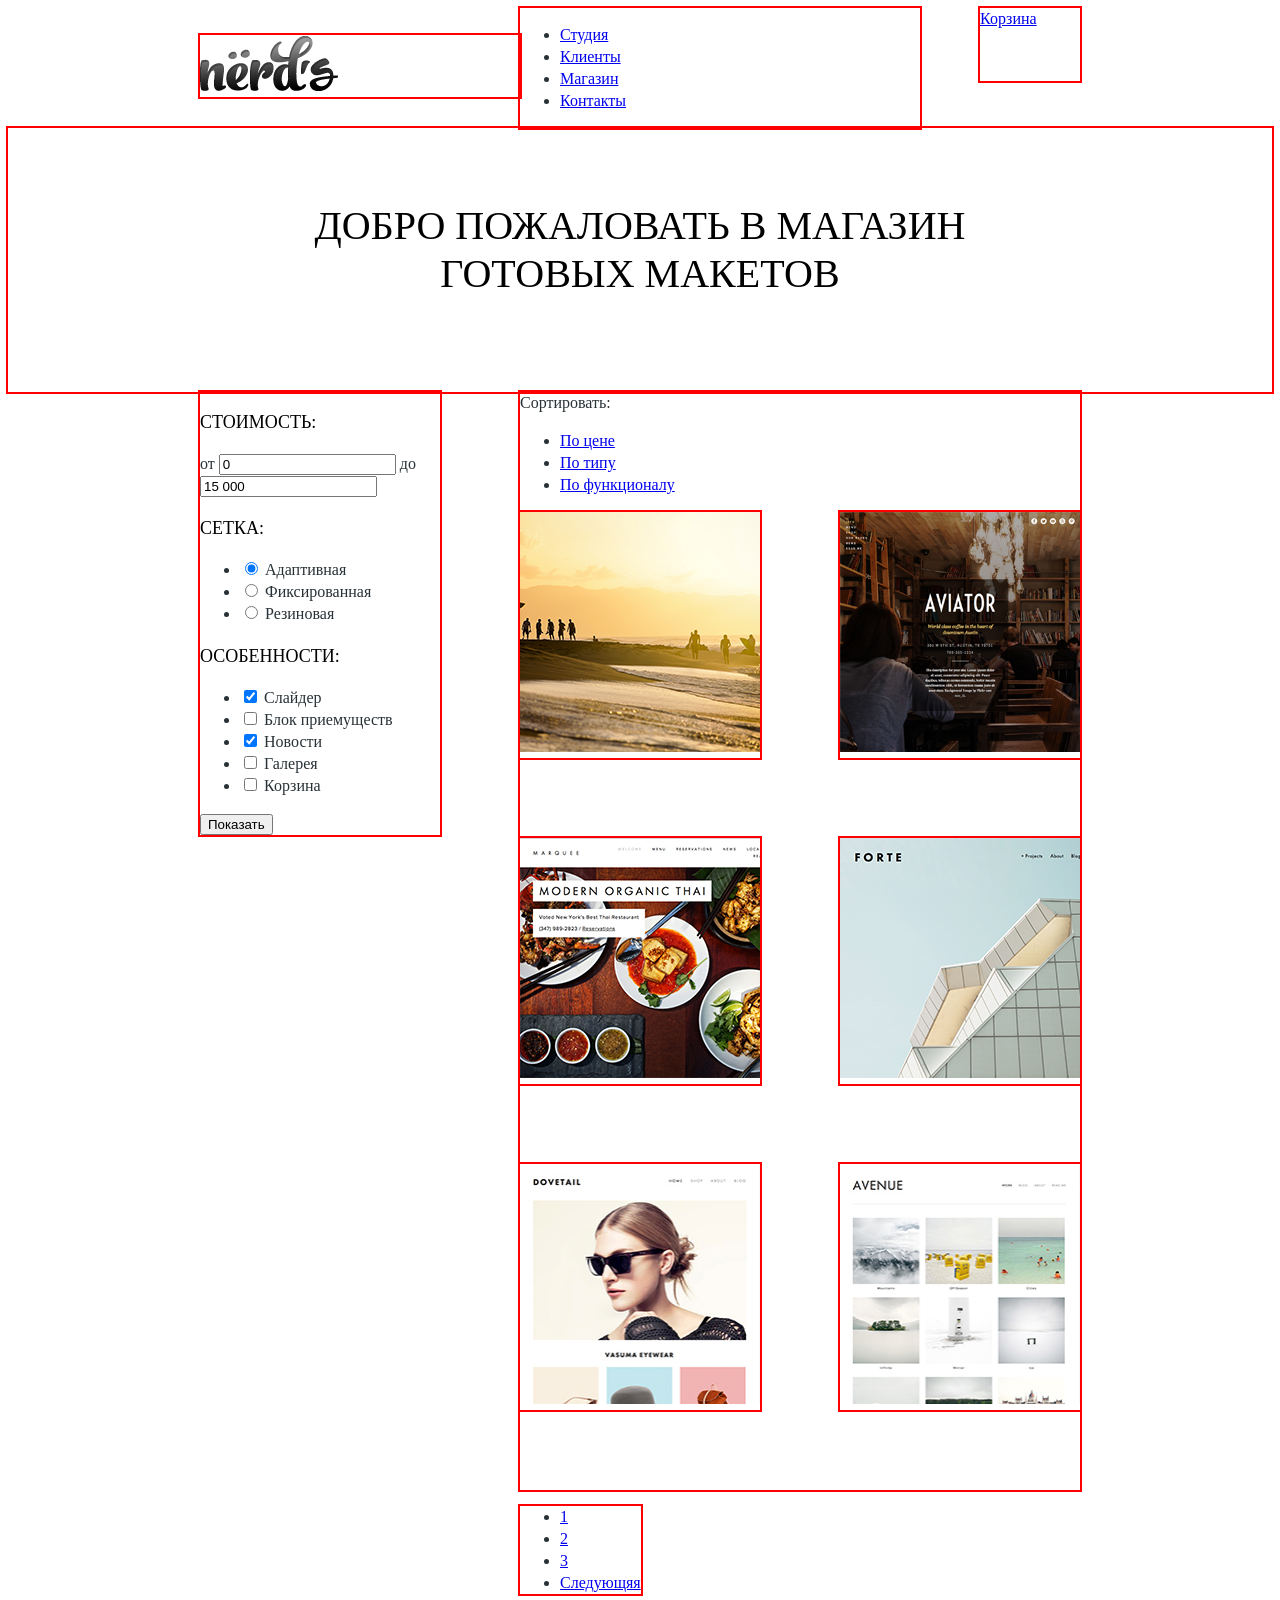
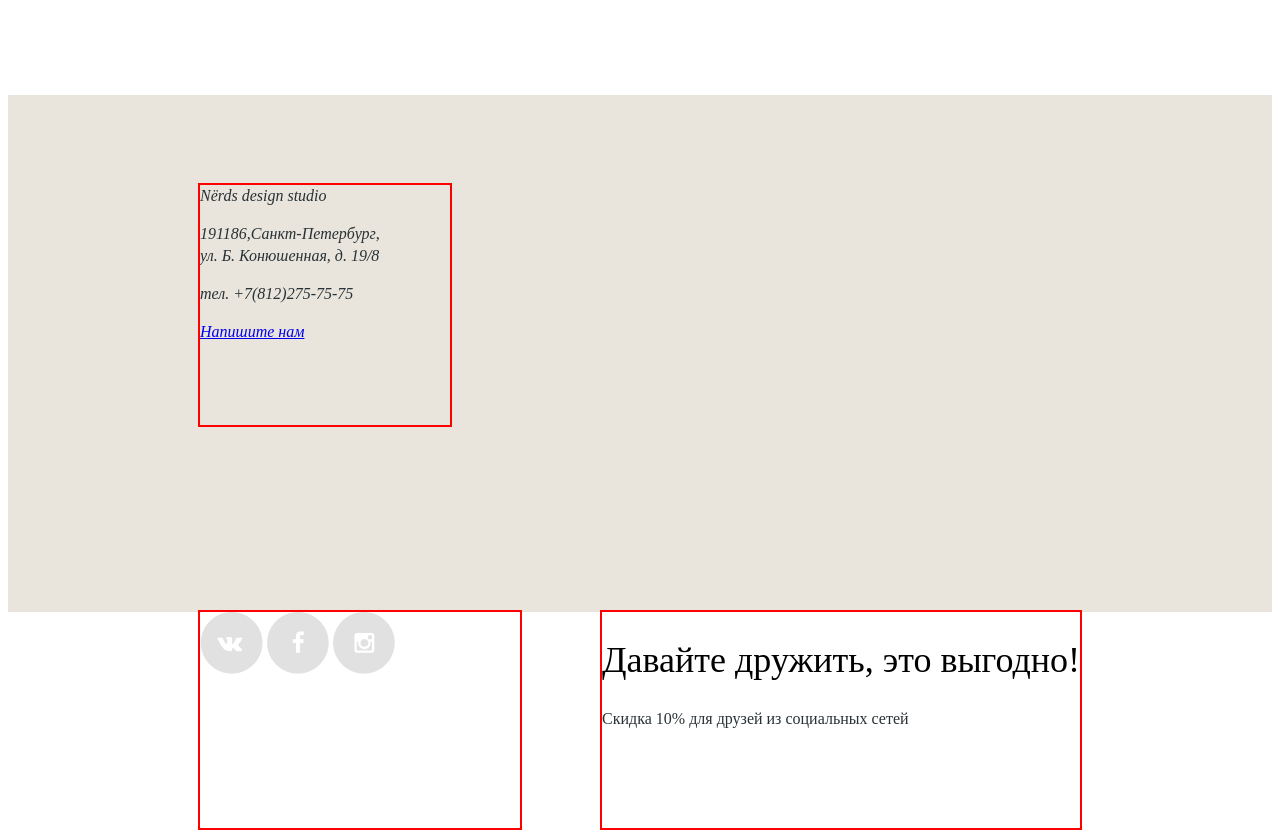
==== inner.html @ 4a1dabca "add Nerds" ====
<!DOCTYPE html>
<html>
<head>
	<meta charset="utf-8">
	<link rel="stylesheet" type="text/css" href="css/style.css">
	<title></title>
</head>
<body>
	<header class="main-header">
		<div class="container clearfix">		
			<div class="logo">
				<img src="img/logo.png" width="139" height="56" alt="logo">
			</div>
			<nav>
				<ul>
					<li>
						<a href=#>Студия</a>
					</li>
					<li>
						<a href=#>Клиенты</a>
					</li>
					<li>
						<a href=#>Магазин</a>
					</li>
					<li>
						<a href=#>Контакты</a>
					</li>
				</ul>
			</nav>
			<div class="user-block">
				<a class="basket" href=#>Корзина</a>
			</div>
		</div>
	</header>
	<div>
		<h1 class="shop-title">Добро пожаловать в магазин<br>готовых макетов</h1>
	</div>
	<div class="container clearfix">
		<section class="catalog-column-left">
			<form action="echo/" method="post">
				<h2>Стоимость:</h2>
				<div class="range-controls">
				</div>
				<div class="price-controls">
                	<p>от <input class="min-price" type="text" value="0">
                	до <input class="max-price" type="text" value="15 000"></p>
            	</div>
				<h2>Сетка:</h2>
				<ul>
					<li>
						<input type="radio" name="net" id="adaptive" checked>
						<label for="adaptive">Адаптивная</label>
					</li>		
					<li>
						<input type="radio" name="net" id="fixed">
						<label for="fixed">Фиксированная</label>
					</li>
					<li>
						<input type="radio" name="net" id="rubber">
						<label for="rubber">Резиновая</label>
					</li>
				</ul>	
				<h2>Особенности:</h2>
				<ul>
					<li>
						<input type="checkbox" name="features" id="slider" checked>
						<label for="slider">Слайдер</label>
					</li>
					<li>
						<input type="checkbox" name="features" id="advantage">
						<label for="advantage">Блок приемуществ</label>
					</li>
					<li>
						<input type="checkbox" name="features" id="news" checked>
						<label for="news">Новости</label>
					</li>
					<li>
						<input type="checkbox" name="features" id="gallery">
						<label for="gallery">Галерея</label>
					</li>
					<li>
						<input type="checkbox" name="features" id="basket">
						<label for="basket">Корзина</label>
					</li>
				</ul>
				<input class="btn" type="submit" value="Показать">
			</form>	
		</section>
		<section class="catalog-column-right clearfix">
			<div class="sorted">
				<span>Сортировать:</span>
				<ul>
					<li>	
						<a href=#>По цене</a>
					</li>
					<li>	
						<a href=#>По типу</a>
					</li>
					<li>	
						<a href=#>По функционалу</a>
					</li>
				</ul>
				<div class="query">
					<a class="up" href=#></a>
					<a class="down" href=#></a>
				</div>
			</div>
			<article class="card-product">
				<div class="browser">
				</div>
				<img src="img/gallery-aviator.jpg" width="240" height="240" alt="aviator">
			</article>
			<article class="card-product">
				<div class="browser">
				</div>
				<img src="img/gallery-beach.jpg" width="240" height="240" alt="beach">
			</article>
			<article class="card-product">
				<div class="browser">
				</div>
				<img src="img/gallery-forte.jpg" width="240" height="240" alt="forte">
			</article>	
			<article class="card-product">
				<div class="browser">
				</div>
				<img src="img/gallery-modern.jpg" width="240" height="240" alt="modern">
			</article>
			<article class="card-product">
				<div class="browser">
				</div>
				<img src="img/gallery-avenue.jpg" width="240" height="240" alt="avenue">
			</article>
			<article class="card-product">
				<div class="browser">
				</div>
				<img src="img/gallery-dovetail.jpg" width="240" height="240" alt="dovetail">
			</article>
		</section>
		<ul class="paginator">
			<li>
				<a class="btn active" href=#>1</a>
			</li>
			<li>
				<a class="btn" href=#>2</a>
			</li>
			<li>
				<a class="btn" href=#>3</a>
			</li>
			<li>
				<a class="btn" href=#>Следующяя</a>
			</li>
		</ul>
	</div>
	<section class="map">
		<div class="container">
			<address>
				<p class="title-address">Nёrds design studio</p>
				<p>191186,Санкт-Петербург,<br>
				ул. Б. Конюшенная, д. 19/8</p>
				<p>тел. +7(812)275-75-75</p>
				<a href=# class="btn">Напишите нам</a>
			</address>
			<div class="marker">
			</div>
		</div>
	</section>
	<footer>
		<div class="container clearfix">
			<section class="footer-social">
				<a class="social-btn social-btn-vk" href=#><img src="img/btn-social-vk.png"></a>
				<a class="social-btn social-btn-fb" href=#><img src="img/btn-social-fb.png"></a>
				<a class="social-btn social-btn-inst" href=#><img src="img/btn-social-inst.png"></a>
			</section>
			<section class="discount">
				<h1>Давайте дружить, это выгодно!</h1>
				<p>Скидка 10% для друзей из социальных сетей</p>
			</section>
		</div>
	</footer>
</body>
</html>
---- css/style.css ----
body{
	font-size: 16px;
	line-height: 22px;
	color:#283136;
	font-weight: normal;
	font-family: "Roboto";
}
h1{
	font-size: 36px;
	line-height: 36px;
	color:#000000;
	font-weight: normal;
	font-family: "Roboto";
}
h2{
	font-size:18px;
	line-height: 30px;
	color:#000000;
	font-weight: normal;
	font-family: "Roboto";
	text-transform: uppercase;
}
h3{
	font-size:16px;
	line-height: 22px;
	color:#283136;
	font-weight: normal;
	font-family: "Roboto";
	text-transform: uppercase;
}
.partners img{
	opacity: 0.2;
}
.partners img:hover{
	opacity: 1;
}


.container{
	margin:0 auto;
	width:880px;
}

.logo{
	float:left;
	width: 320px;
	margin-top: 27px;
	outline: 2px solid red;

}
nav{
	float:left;
	width: 400px;
	min-height: 73px;
	outline: 2px solid red;

}
.user-block{
	float: right;
	width: 100px;
	min-height: 73px;
	outline: 2px solid red;
}

.clearfix:after {
  content: '';
  display: table;
  clear: both;
}

.slider{

}
.overflow{
	width:880px;
	overflow: hidden;
	outline: 2px solid red;
}

.inner{
	width:300%;
	transition-duration:1.5s;
}
.slide{
	width:880px;
	float:left;
}
.content-slide{
	width:480px;
	float:left;
}
.slide img{
	float:right;
}
#btn-1:checked ~ .inner{
margin-left: 0;
}
#btn-2:checked ~ .inner{
margin-left: -100%;
}
#btn-3:checked ~ .inner{
margin-left: -200%;
}
.services{
	margin-top:80px;
	border-bottom: 2px solid #eeeeee;
}
.services-item{
	float:left;
	width:240px;
	height:379px;
	margin-right: 80px;
	outline: 2px solid red;
}
.services-item:last-child{
	float:right;
	margin-right: 0;
}
.studio-left{
	
	width: 620px;
	float:left;
	outline: 2px solid red;
}
.studio-right{
	float:right;
	width: 240px;
	margin-top: 59px;
	outline: 2px solid red;
}
.studio{
	height: 472px;
	border-bottom: 2px solid #eeeeee;
	outline: 2px solid red;
}
.partners{
	height: 166px;
	border-bottom: 2px solid #eeeeee;
	line-height: 166px;
	word-spacing: 120px;
	padding-left: 12px;
}
.partners img{
	display:inline-block;
	vertical-align: middle;
}
.map{
	margin-top:85px;
	background-color: #e9e5dc;
	background-image: url('img/map.jpg');
	height: 516px;
	padding-top: 1px;	
}
address{
	width: 250px;
	height:240px;
	margin-top: 89px;
	outline: 2px solid red;
}
.footer-social{
	width: 320px;
	float: left;
	outline: 2px solid red;
	min-height: 216px;
}
.discount{
	float: right;
	outline: 2px solid red;
	min-height: 216px;
}



/*INNER*/

.shop-title{
	outline: 2px solid red;
	font-size: 40px;
	line-height: 48px;
	text-transform: uppercase;
	text-align: center;
	margin:0;
	padding:74px 0 94px;

}
.catalog-column-left{
	float: left;
	width: 240px;
	outline: 2px solid red;
}
.catalog-column-right{
	float: right;
	width:560px;
	outline: 2px solid red;
}
.card-product{
	float: left;
	margin-bottom: 80px;
	outline: 2px solid red;
}
.card-product:nth-child(even){
	float: right;
}
.paginator{
	float: left;
	margin-left: 320px;
	outline: 2px solid red;
}
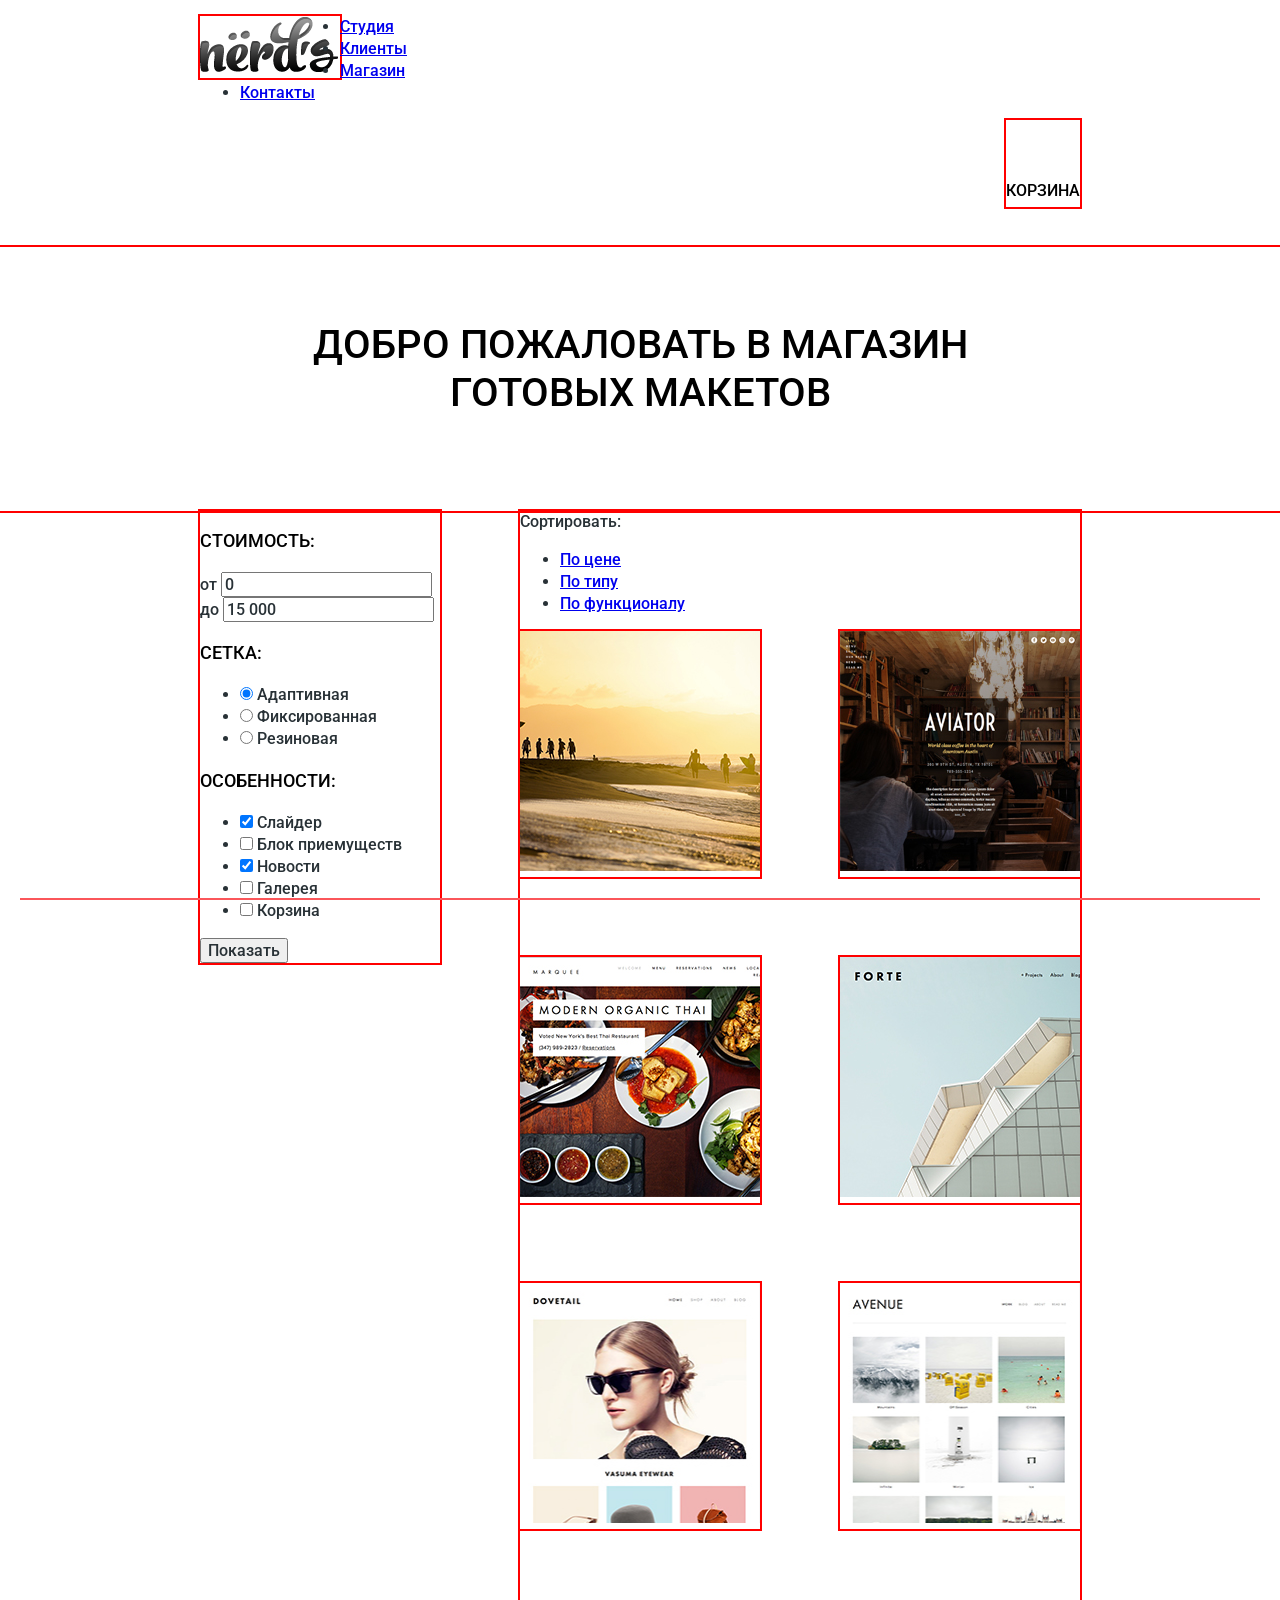
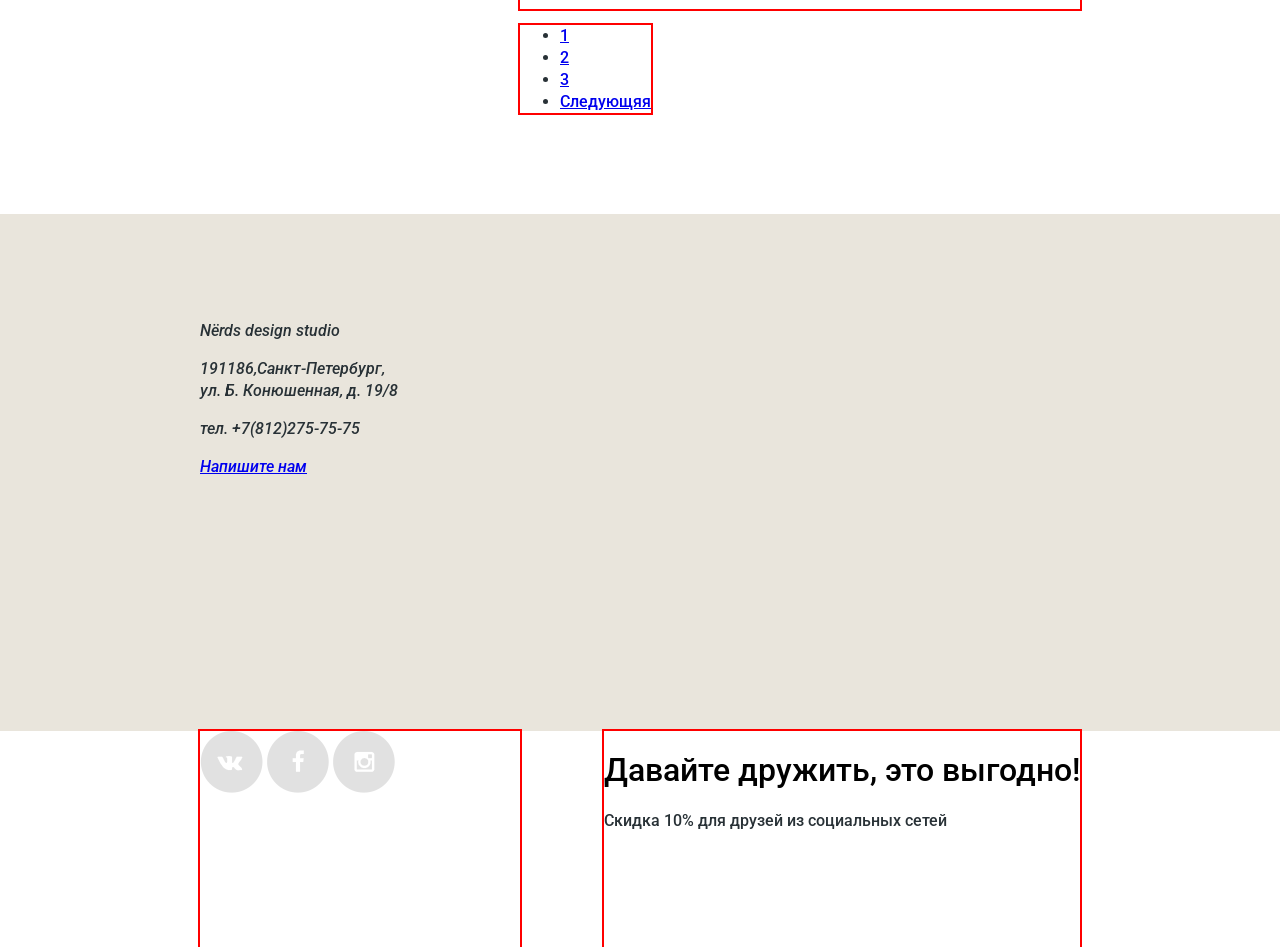
==== commit 8d0139dc: "add header,slide" ====
--- a/inner.html
+++ b/inner.html
@@ -3,7 +3,9 @@
 <head>
 	<meta charset="utf-8">
 	<link rel="stylesheet" type="text/css" href="css/style.css">
-	<title></title>
+	<link rel="stylesheet" type="text/css" href="css/normalize.css">
+	<link href='http://fonts.googleapis.com/css?family=Roboto:500,400&subset=latin,cyrillic-ext' rel='stylesheet' type='text/css'>
+	<title>Каталог</title>
 </head>
 <body>
 	<header class="main-header">
--- a/css/style.css
+++ b/css/style.css
@@ -2,21 +2,21 @@
 	font-size: 16px;
 	line-height: 22px;
 	color:#283136;
-	font-weight: normal;
-	font-family: "Roboto";
+	font-weight: 500;
+	font-family: "Roboto", Arial, sans-serif;
 }
 h1{
 	font-size: 36px;
 	line-height: 36px;
 	color:#000000;
-	font-weight: normal;
+	font-weight: 500;
 	font-family: "Roboto";
 }
 h2{
 	font-size:18px;
 	line-height: 30px;
 	color:#000000;
-	font-weight: normal;
+	font-weight: 500;
 	font-family: "Roboto";
 	text-transform: uppercase;
 }
@@ -24,7 +24,7 @@
 	font-size:16px;
 	line-height: 22px;
 	color:#283136;
-	font-weight: normal;
+	font-weight: 500;
 	font-family: "Roboto";
 	text-transform: uppercase;
 }
@@ -40,46 +40,121 @@
 	margin:0 auto;
 	width:880px;
 }
-
+/*HEADER*/
+.header-bg{
+	background:#eee;
+	min-width: 880px
+}
+.main-header{
+	margin-bottom: 40px;
+}
 .logo{
 	float:left;
-	width: 320px;
-	margin-top: 27px;
-	outline: 2px solid red;
-
-}
-nav{
-	float:left;
-	width: 400px;
-	min-height: 73px;
-	outline: 2px solid red;
-
+	width: 140px;
+	outline: 2px solid red;
+}
+.main-menu{
+	float:left;
+	width: 480px;
+	margin-left: 160px;
+	outline: 2px solid red;
 }
 .user-block{
 	float: right;
-	width: 100px;
-	min-height: 73px;
-	outline: 2px solid red;
-}
-
+	max-width: 100px;
+	outline: 2px solid red;
+}
+.logo a{
+	display: block;
+	padding-top:27px;
+}
+.main-menu li{
+	display: inline-block;
+	font-size: 16px;
+}
+.main-menu ul{
+	padding: 0;
+	margin: 0;
+	list-style: none;
+	font-size: 0;
+}
+.main-menu a{
+	position: relative;
+	display: block;
+	padding:60px 20px 5px;
+	color:#000;
+	text-transform: uppercase;
+	text-decoration: none;
+}
+a.active:after{
+	content: "";
+	position: absolute;
+	bottom: 0;
+	left: 20px;
+	right: 20px;
+	height: 2px;
+	background: #fb565a;
+}  
+.basket{
+	display: block;
+	padding: 60px 0px 5px;
+	color:#000;
+	text-transform: uppercase;
+	text-decoration: none;
+}
+.main-header a:hover{
+	color:#fb565a;
+}
+.main-header a:active{
+	color:#ababab;
+}
 .clearfix:after {
   content: '';
   display: table;
   clear: both;
 }
-
+/*SLIDER*/
 .slider{
-
+	position:relative;
+    width:880px;
+    height:310px;
+    margin:0 auto;
+    outline: 2px solid red;
+}
+.slider input[type=radio] {
+    display: none;    
 }
 .overflow{
-	width:880px;
 	overflow: hidden;
-	outline: 2px solid red;
-}
-
+}
+.slider-controls{
+    position:absolute;
+    bottom:95px;
+    left:50%;
+    width:200px;
+    height:10px;
+    margin-left:-100px;
+    text-align:center;
+    z-index:9000;
+}
+.slider-controls label{
+    display:inline-block;
+    width:4px;
+    height:4px;
+    margin:0 3px;
+    background:#fff;
+    border:3px solid #fff;
+    vertical-align:top;
+    border-radius:50%;
+    cursor:pointer;
+}
+#btn-1:checked ~ .slider-controls label[for="btn-1"],
+#btn-2:checked ~ .slider-controls label[for="btn-2"],
+#btn-3:checked ~ .slider-controls label[for="btn-3"] { 
+    background:#c1c1c1;
+}
 .inner{
 	width:300%;
-	transition-duration:1.5s;
 }
 .slide{
 	width:880px;
@@ -90,6 +165,31 @@
 	float:left;
 }
 .slide img{
+	margin-top: 10px;
+}
+.slide:last-child img{
+	margin-top: 0px;
+}
+.slide h1{
+	font-size:36px;
+    line-height:1;
+    font-weight:500;
+    color:black;
+}
+.slide .btn{
+    display:block;
+    width:240px;
+    padding:10px 0;
+    margin-top:30px;
+    font-size:12px;
+    color:#fff;
+    text-transform:uppercase;
+    text-align:center;
+    text-decoration:none;
+    background:#fb565a;
+    border-radius:3px;
+}
+.slide img{
 	float:right;
 }
 #btn-1:checked ~ .inner{
@@ -101,6 +201,10 @@
 #btn-3:checked ~ .inner{
 margin-left: -200%;
 }
+
+
+
+
 .services{
 	margin-top:80px;
 	border-bottom: 2px solid #eeeeee;
@@ -151,11 +255,15 @@
 	height: 516px;
 	padding-top: 1px;	
 }
+
+.map .container{
+	position: relative;
+}
 address{
 	width: 250px;
 	height:240px;
-	margin-top: 89px;
-	outline: 2px solid red;
+	position: absolute;
+	top:89px;
 }
 .footer-social{
 	width: 320px;
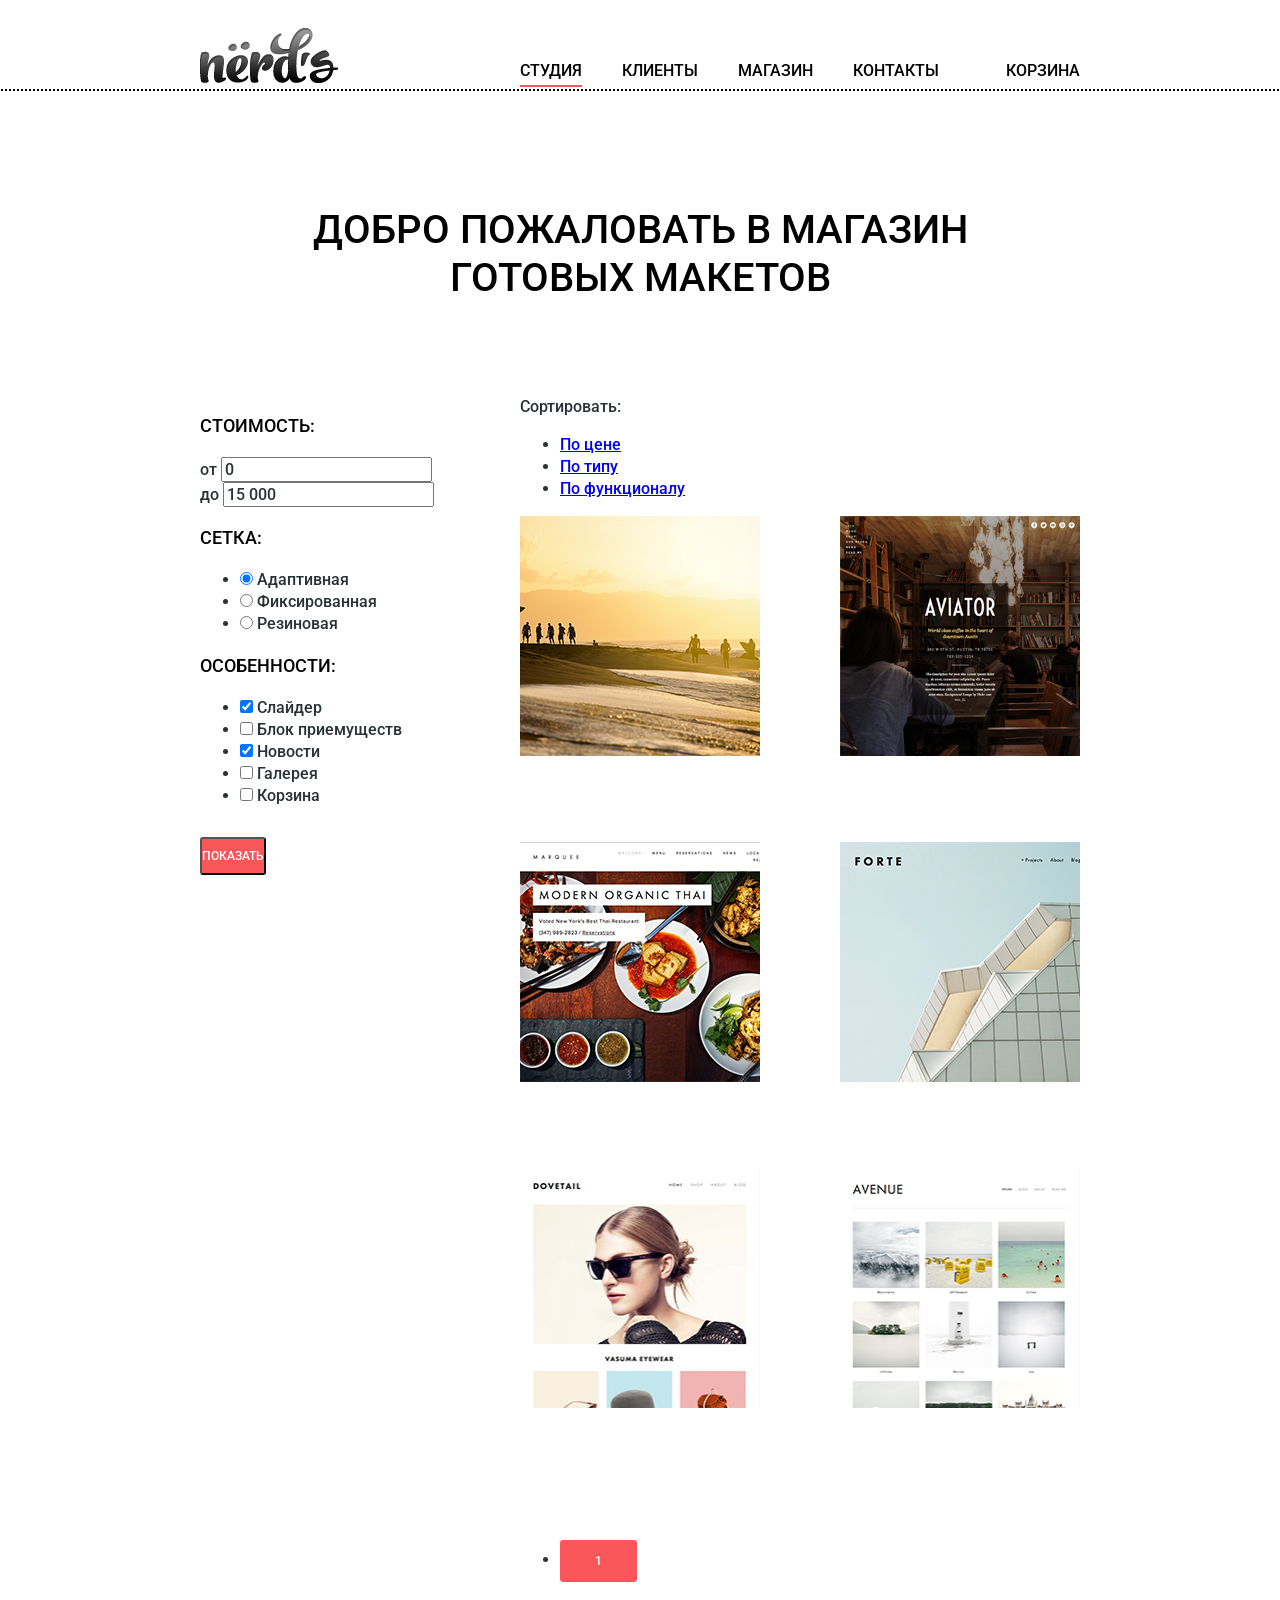
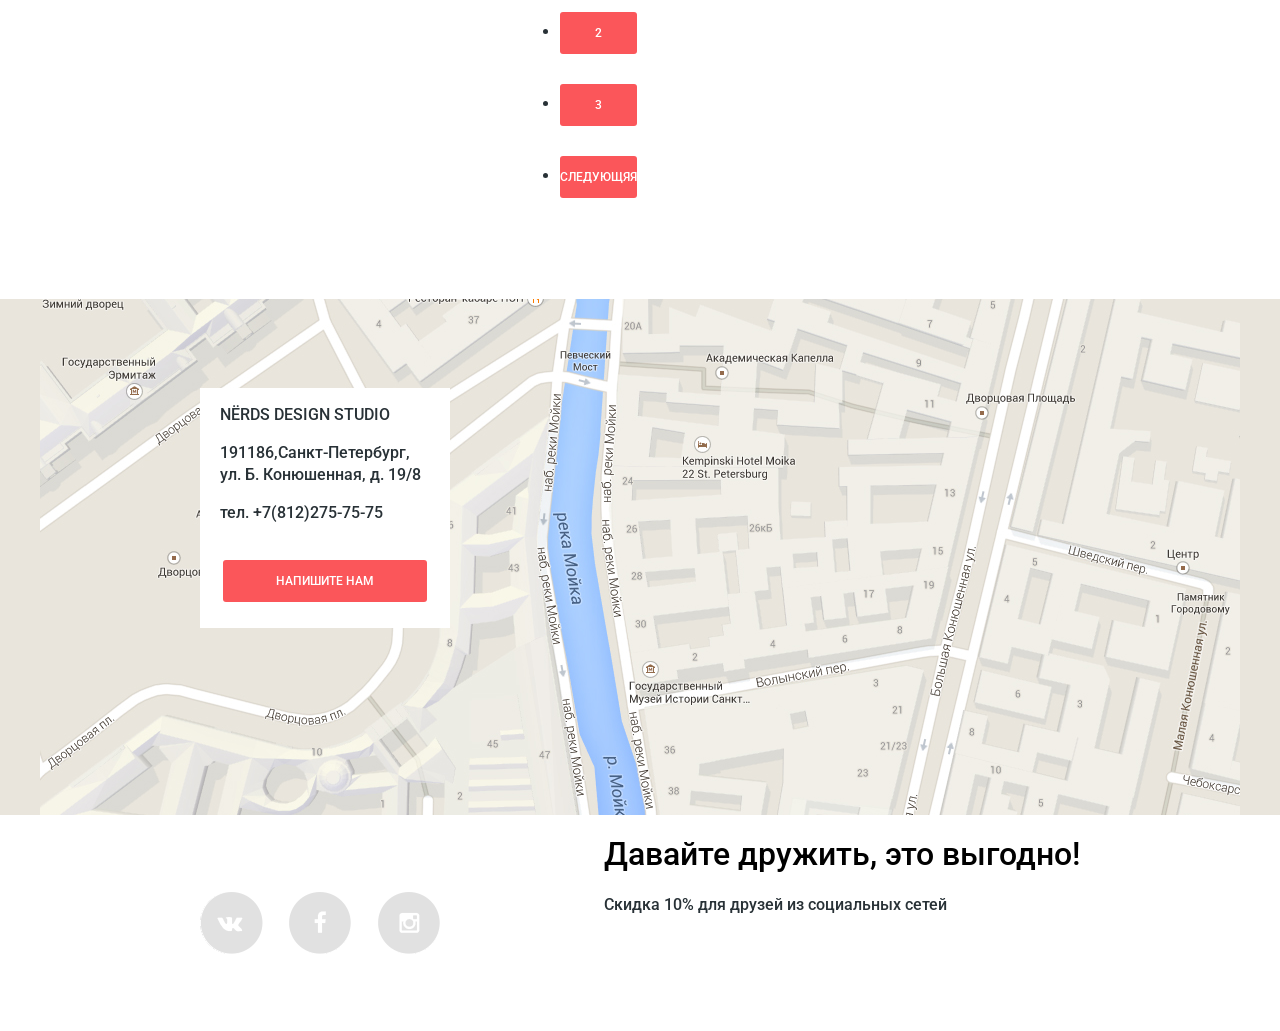
==== commit ba6dd332: "add buttons footer" ====
--- a/inner.html
+++ b/inner.html
@@ -11,12 +11,12 @@
 	<header class="main-header">
 		<div class="container clearfix">		
 			<div class="logo">
-				<img src="img/logo.png" width="139" height="56" alt="logo">
+				<a href="index.html"><img src="img/logo.png" width="139" height="56" alt="logo"></a>
 			</div>
-			<nav>
+			<nav class="main-menu">
 				<ul>
 					<li>
-						<a href=#>Студия</a>
+						<a class="active" href=#>Студия</a>
 					</li>
 					<li>
 						<a href=#>Клиенты</a>
@@ -156,7 +156,7 @@
 	<section class="map">
 		<div class="container">
 			<address>
-				<p class="title-address">Nёrds design studio</p>
+				<h3>Nёrds design studio</h3>
 				<p>191186,Санкт-Петербург,<br>
 				ул. Б. Конюшенная, д. 19/8</p>
 				<p>тел. +7(812)275-75-75</p>
--- a/css/style.css
+++ b/css/style.css
@@ -11,13 +11,14 @@
 	color:#000000;
 	font-weight: 500;
 	font-family: "Roboto";
+	margin: 0;
 }
 h2{
 	font-size:18px;
 	line-height: 30px;
-	color:#000000;
+	color:#000;
 	font-weight: 500;
-	font-family: "Roboto";
+	font-family: "Roboto", Arial, sans-serif;
 	text-transform: uppercase;
 }
 h3{
@@ -25,7 +26,7 @@
 	line-height: 22px;
 	color:#283136;
 	font-weight: 500;
-	font-family: "Roboto";
+	font-family: "Roboto", Arial, sans-serif;
 	text-transform: uppercase;
 }
 .partners img{
@@ -46,23 +47,21 @@
 	min-width: 880px
 }
 .main-header{
-	margin-bottom: 40px;
+	margin-bottom: 43px;
+	outline: 2px dotted black;
 }
 .logo{
 	float:left;
 	width: 140px;
-	outline: 2px solid red;
 }
 .main-menu{
 	float:left;
 	width: 480px;
 	margin-left: 160px;
-	outline: 2px solid red;
 }
 .user-block{
 	float: right;
 	max-width: 100px;
-	outline: 2px solid red;
 }
 .logo a{
 	display: block;
@@ -86,7 +85,7 @@
 	text-transform: uppercase;
 	text-decoration: none;
 }
-a.active:after{
+.main-menu .active:after{
 	content: "";
 	position: absolute;
 	bottom: 0;
@@ -119,7 +118,7 @@
     width:880px;
     height:310px;
     margin:0 auto;
-    outline: 2px solid red;
+    
 }
 .slider input[type=radio] {
     display: none;    
@@ -174,11 +173,30 @@
 	font-size:36px;
     line-height:1;
     font-weight:500;
-    color:black;
+    color:#000;
+    margin: 35px 0px 20px;
+}
+.slide p{
+	margin-bottom:20;
+	padding: 0
 }
 .slide .btn{
+	width: 240px;
+} 
+.slide img{
+	float:right;
+}
+#btn-1:checked ~ .inner{
+margin-left: 0;
+}
+#btn-2:checked ~ .inner{
+margin-left: -100%;
+}
+#btn-3:checked ~ .inner{
+margin-left: -200%;
+}
+.btn{
     display:block;
-    width:240px;
     padding:10px 0;
     margin-top:30px;
     font-size:12px;
@@ -189,22 +207,7 @@
     background:#fb565a;
     border-radius:3px;
 }
-.slide img{
-	float:right;
-}
-#btn-1:checked ~ .inner{
-margin-left: 0;
-}
-#btn-2:checked ~ .inner{
-margin-left: -100%;
-}
-#btn-3:checked ~ .inner{
-margin-left: -200%;
-}
-
-
-
-
+/*SERVICES*/
 .services{
 	margin-top:80px;
 	border-bottom: 2px solid #eeeeee;
@@ -214,29 +217,71 @@
 	width:240px;
 	height:379px;
 	margin-right: 80px;
-	outline: 2px solid red;
+	
+}
+.services-item .btn{
+	width: 140px;
+}
+.btn-green{
+	background:#00ca74;
+}
+.btn-yellow{
+	background: #efc84a;
+}
+.services-item p{
+	font-size: 15px;
 }
 .services-item:last-child{
 	float:right;
 	margin-right: 0;
 }
+
+
+
+
+/*STUDIO*/
 .studio-left{
-	
 	width: 620px;
 	float:left;
-	outline: 2px solid red;
+	
+}
+.studio h1{
+	margin-top: 70px;
 }
 .studio-right{
 	float:right;
 	width: 240px;
 	margin-top: 59px;
-	outline: 2px solid red;
+}
+.studio-right img{
+margin-bottom:62px;	
 }
 .studio{
-	height: 472px;
+	min-height: 472px;
 	border-bottom: 2px solid #eeeeee;
-	outline: 2px solid red;
-}
+}
+.studio p{
+	margin-bottom: 50px;
+}
+.studio ul{
+list-style: none;
+margin:0;
+padding: 0;
+}
+.studio li{
+padding-left:36px;
+margin-bottom:26px;
+}
+.studio li:before{
+	content: "";
+	position: relative;
+	display: block;
+	width:26px;
+	top:10px;
+	left:-36px;
+	border-bottom: 2px solid #fb565a;
+}
+/*PARTNERS*/
 .partners{
 	height: 166px;
 	border-bottom: 2px solid #eeeeee;
@@ -248,41 +293,65 @@
 	display:inline-block;
 	vertical-align: middle;
 }
+
+/*MAP*/
 .map{
 	margin-top:85px;
-	background-color: #e9e5dc;
-	background-image: url('img/map.jpg');
+	background:#e9e5dc url('../img/map.jpg') no-repeat center;
 	height: 516px;
-	padding-top: 1px;	
-}
-
+}
 .map .container{
 	position: relative;
 }
 address{
-	width: 250px;
+	width: 230px;
 	height:240px;
 	position: absolute;
+	padding-left: 20px;
 	top:89px;
-}
+	background-color:#fff;
+	font-style: normal;
+}
+address .btn{
+	position: absolute;
+	bottom: 26px;
+	left:23px;
+	right: 23px;
+}
+
+
+
+/*FOOTER*/
 .footer-social{
 	width: 320px;
 	float: left;
-	outline: 2px solid red;
 	min-height: 216px;
 }
 .discount{
 	float: right;
-	outline: 2px solid red;
 	min-height: 216px;
 }
-
+.social-btn{
+	display: block;
+	float: left;
+	margin-top: 77px;
+	margin-right: 27px;
+	width: 62px;
+	height: 62px;
+	background-color: #e1e1e1;
+	border-radius:50%;
+}
+.social-btn:hover{
+	background-color: #fb565a;
+}
+.social-btn:active{
+	background-color: #d6494d;
+}
 
 
 /*INNER*/
 
 .shop-title{
-	outline: 2px solid red;
 	font-size: 40px;
 	line-height: 48px;
 	text-transform: uppercase;
@@ -294,17 +363,17 @@
 .catalog-column-left{
 	float: left;
 	width: 240px;
-	outline: 2px solid red;
+	
 }
 .catalog-column-right{
 	float: right;
 	width:560px;
-	outline: 2px solid red;
+	
 }
 .card-product{
 	float: left;
 	margin-bottom: 80px;
-	outline: 2px solid red;
+	
 }
 .card-product:nth-child(even){
 	float: right;
@@ -312,5 +381,5 @@
 .paginator{
 	float: left;
 	margin-left: 320px;
-	outline: 2px solid red;
+	
 }
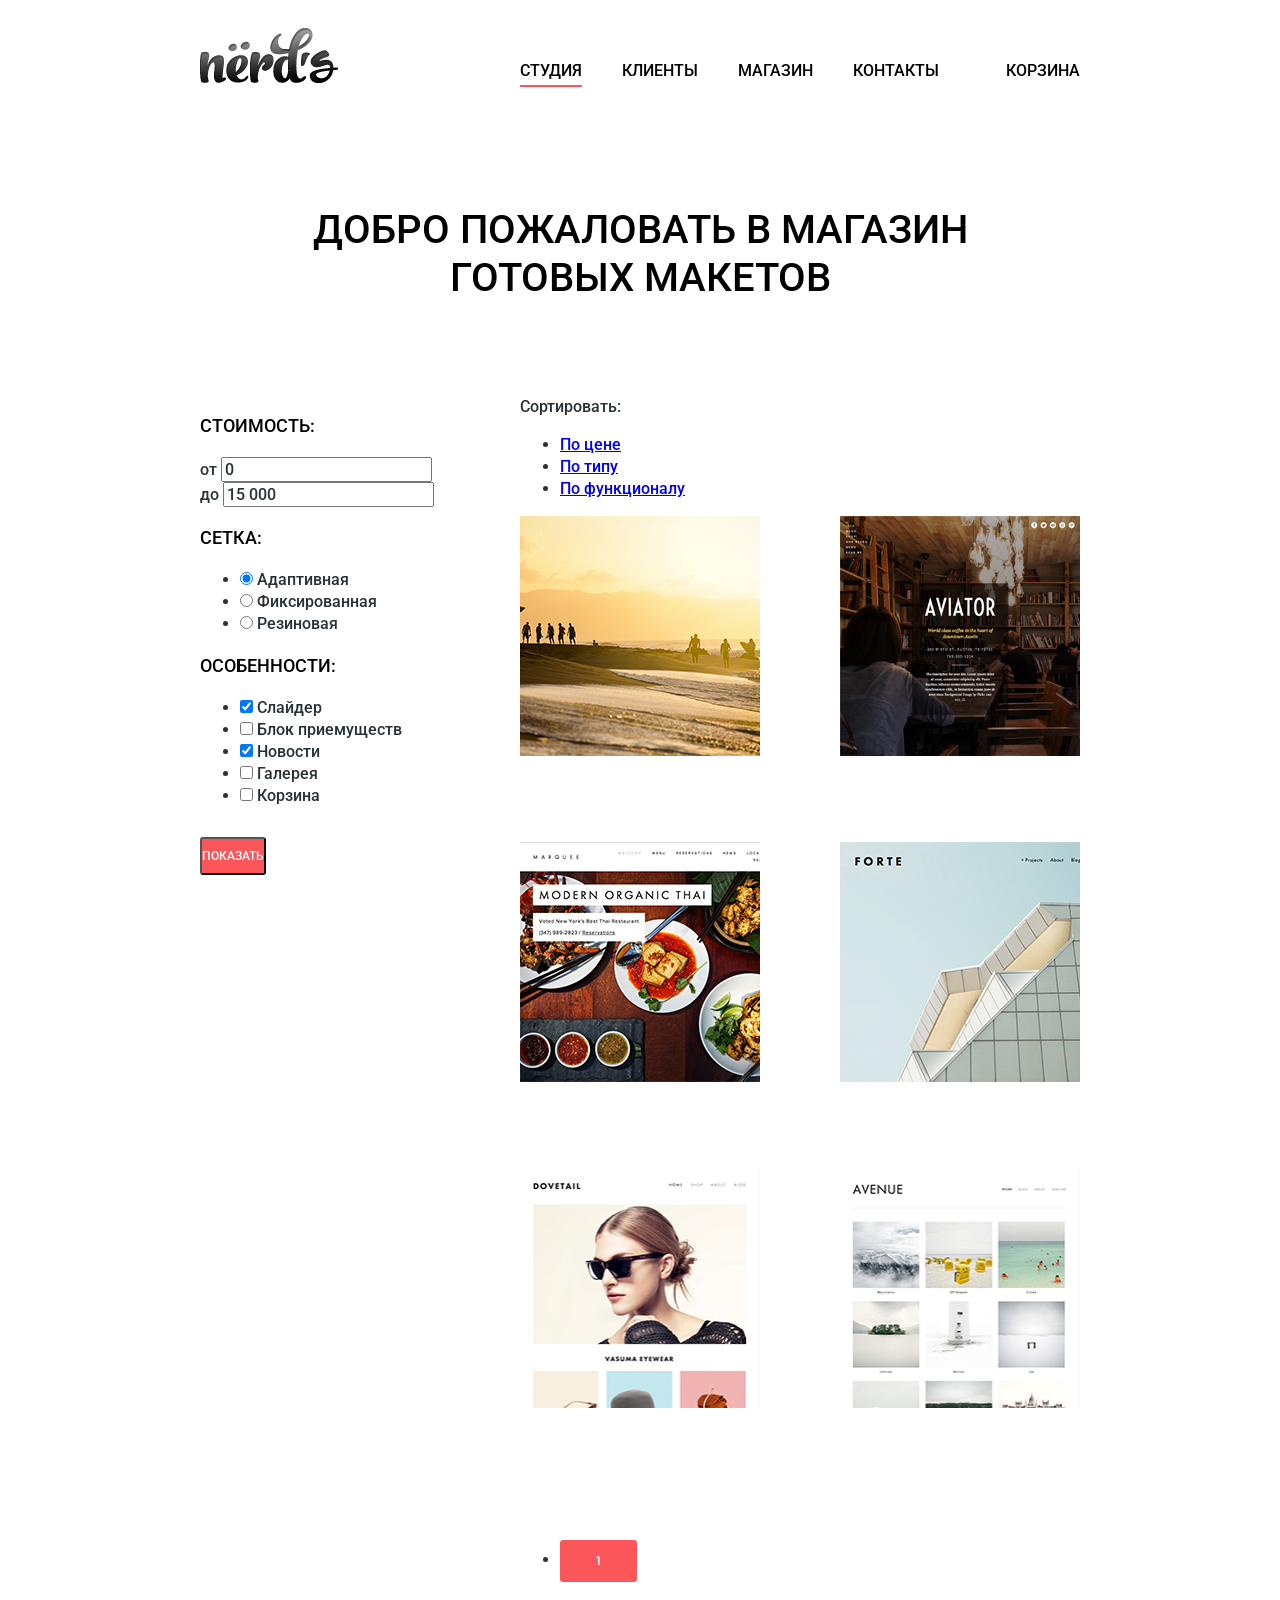
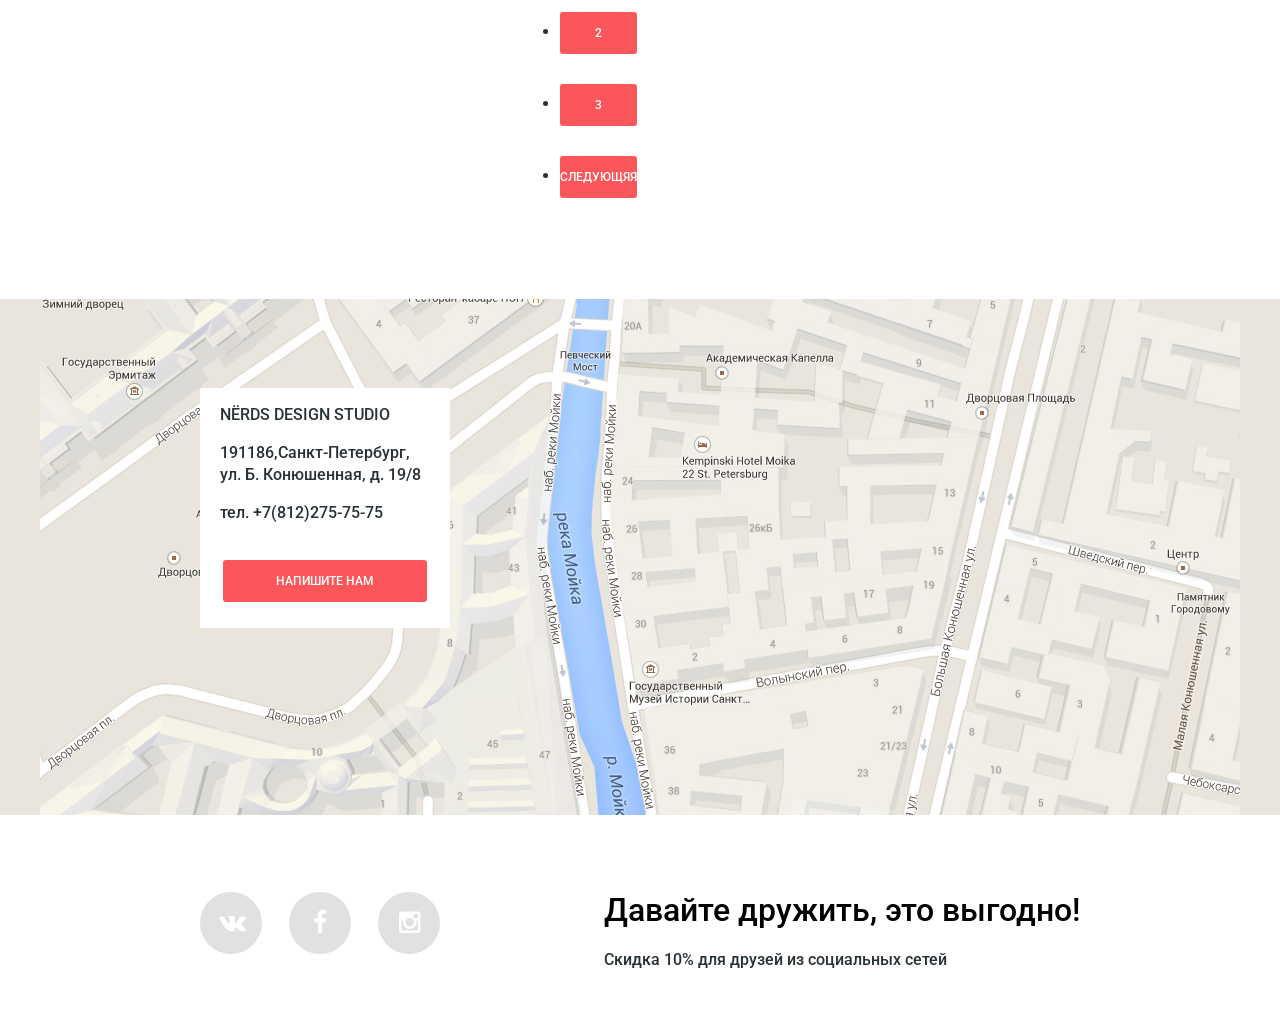
==== commit 7dbcab7a: "add icon-serif" ====
--- a/inner.html
+++ b/inner.html
@@ -169,9 +169,9 @@
 	<footer>
 		<div class="container clearfix">
 			<section class="footer-social">
-				<a class="social-btn social-btn-vk" href=#><img src="img/btn-social-vk.png"></a>
-				<a class="social-btn social-btn-fb" href=#><img src="img/btn-social-fb.png"></a>
-				<a class="social-btn social-btn-inst" href=#><img src="img/btn-social-inst.png"></a>
+				<a class="social-btn" href=#><i class="icon-vk"></i></a>
+				<a class="social-btn" href=#><i class="icon-facebook"></i></a>
+				<a class="social-btn" href=#><i class="icon-instagramm"></i></a>
 			</section>
 			<section class="discount">
 				<h1>Давайте дружить, это выгодно!</h1>
--- a/css/style.css
+++ b/css/style.css
@@ -1,3 +1,68 @@
+@charset "UTF-8";
+
+ @font-face {
+  font-family: 'symbols-nerds';
+  src: url('../font/symbols-nerds.eot?27841936');
+  src: url('../font/symbols-nerds.eot?27841936#iefix') format('embedded-opentype'),
+       url('../font/symbols-nerds.woff?27841936') format('woff'),
+       url('../font/symbols-nerds.ttf?27841936') format('truetype'),
+       url('../font/symbols-nerds.svg?27841936#symbols-nerds') format('svg');
+  font-weight: normal;
+  font-style: normal;
+}
+/* Chrome hack: SVG is rendered more smooth in Windozze. 100% magic, uncomment if you need it. */
+/* Note, that will break hinting! In other OS-es font will be not as sharp as it could be */
+/*
+@media screen and (-webkit-min-device-pixel-ratio:0) {
+  @font-face {
+    font-family: 'symbols-nerds';
+    src: url('../font/symbols-nerds.svg?27841936#symbols-nerds') format('svg');
+  }
+}
+*/
+ 
+ [class^="icon-"]:before, [class*=" icon-"]:before {
+  font-family: "symbols-nerds";
+  font-style: normal;
+  font-weight: normal;
+  speak: none;
+ 
+  display: inline-block;
+  text-decoration: inherit;
+  width: 1em;
+  margin-right: .2em;
+  text-align: center;
+  /* opacity: .8; */
+ 
+  /* For safety - reset parent styles, that can break glyph codes*/
+  font-variant: normal;
+  text-transform: none;
+     
+  /* fix buttons height, for twitter bootstrap */
+  line-height: 1em;
+ 
+  /* Animation center compensation - margins should be symmetric */
+  /* remove if not needed */
+  margin-left: .2em;
+ 
+  /* you can be more comfortable with increased icons size */
+  /* font-size: 120%; */
+ 
+  /* Uncomment for 3D effect */
+  /* text-shadow: 1px 1px 1px rgba(127, 127, 127, 0.3); */
+}
+ 
+.icon-basket:before { content: '\62'; } /* 'b' */
+.icon-facebook:before { content: '\66'; } /* 'f' */
+.icon-twitter:before { content: '\74'; } /* 't' */
+.icon-vk:before { content: '\76'; } /* 'v' */
+.icon-up-dir:before { content: '\25b2'; } /* '▲' */
+.icon-down-dir:before { content: '\25bc'; } /* '▼' */
+.icon-circle:before { content: '\25cb'; } /* '○' */
+.icon-circle-dot:before { content: '\25cf'; } /* '●' */
+.icon-check-off:before { content: '\2610'; } /* '☐' */
+.icon-check-on:before { content: '\2611'; } /* '☑' */
+.icon-instagramm:before { content: '📷'; } /* '\1f4f7' */
 body{
 	font-size: 16px;
 	line-height: 22px;
@@ -48,7 +113,6 @@
 }
 .main-header{
 	margin-bottom: 43px;
-	outline: 2px dotted black;
 }
 .logo{
 	float:left;
@@ -101,10 +165,16 @@
 	text-transform: uppercase;
 	text-decoration: none;
 }
-.main-header a:hover{
+.basket i{
+	margin-right: 2px;
+	color: #a6a6a6;
+
+}
+.main-header a:hover, .main-header a:hover i{
 	color:#fb565a;
-}
-.main-header a:active{
+
+}
+.main-header a:active, .main-header a:active i{
 	color:#ababab;
 }
 .clearfix:after {
@@ -347,7 +417,18 @@
 .social-btn:active{
 	background-color: #d6494d;
 }
-
+.social-btn i{
+	display: block;
+	margin: 0;
+	font-size:25px;
+	color:#fff;
+	text-align: center;
+	vertical-align: middle;
+	line-height: 62px;
+}
+.discount h1{
+	margin-top:77px;
+}
 
 /*INNER*/
 
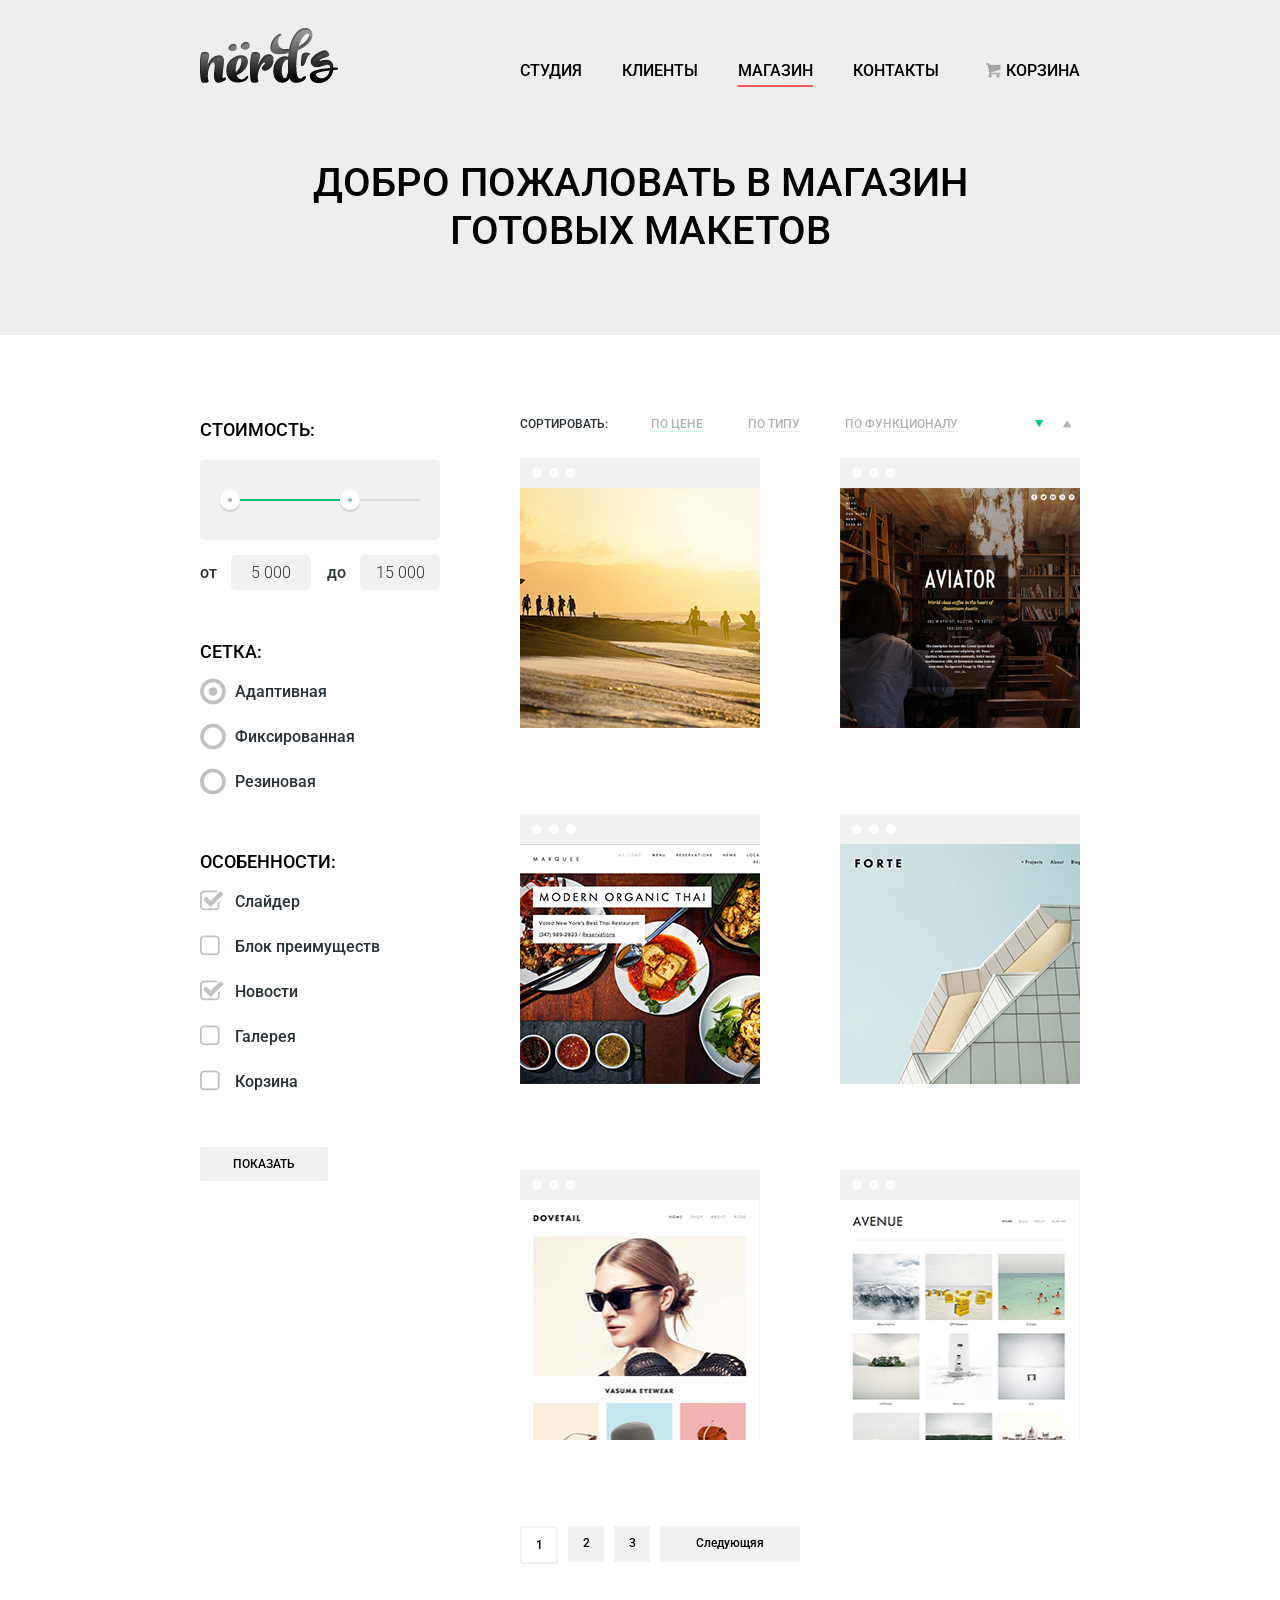
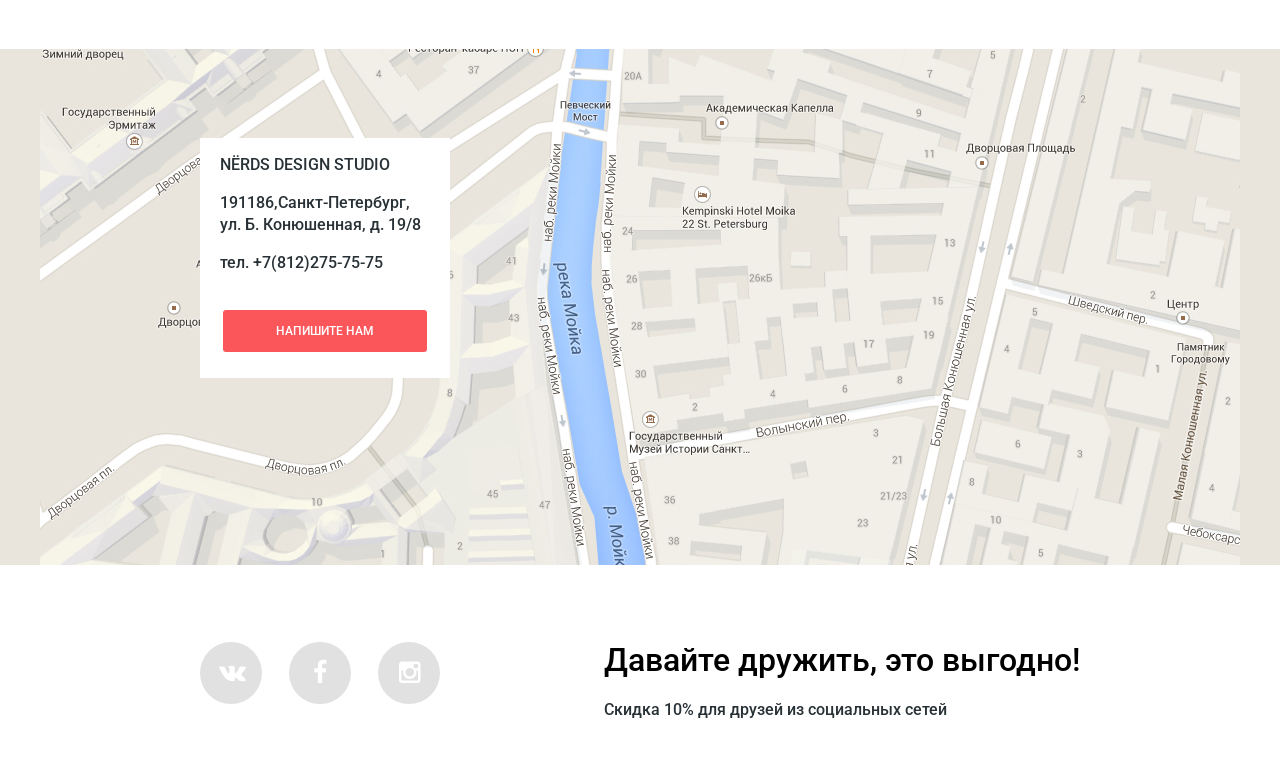
==== commit e482fe14: "add decor" ====
--- a/inner.html
+++ b/inner.html
@@ -8,6 +8,7 @@
 	<title>Каталог</title>
 </head>
 <body>
+	<div class="header-bg">
 	<header class="main-header">
 		<div class="container clearfix">		
 			<div class="logo">
@@ -16,13 +17,13 @@
 			<nav class="main-menu">
 				<ul>
 					<li>
-						<a class="active" href=#>Студия</a>
+						<a href="index.html">Студия</a>
 					</li>
 					<li>
 						<a href=#>Клиенты</a>
 					</li>
 					<li>
-						<a href=#>Магазин</a>
+						<a class="active"href=#>Магазин</a>
 					</li>
 					<li>
 						<a href=#>Контакты</a>
@@ -30,23 +31,27 @@
 				</ul>
 			</nav>
 			<div class="user-block">
-				<a class="basket" href=#>Корзина</a>
+				<a class="basket" href=#><i class="icon-basket"></i>Корзина</a>
 			</div>
 		</div>
 	</header>
-	<div>
-		<h1 class="shop-title">Добро пожаловать в магазин<br>готовых макетов</h1>
+			<h1 class="shop-title">Добро пожаловать в магазин<br>готовых макетов</h1>
 	</div>
 	<div class="container clearfix">
 		<section class="catalog-column-left">
 			<form action="echo/" method="post">
 				<h2>Стоимость:</h2>
-				<div class="range-controls">
-				</div>
-				<div class="price-controls">
-                	<p>от <input class="min-price" type="text" value="0">
-                	до <input class="max-price" type="text" value="15 000"></p>
-            	</div>
+				<div class="range-filter">
+            		<div class="range-controls">
+                		<div class="scale"><div style="margin-left:20px;width:100px;" class="bar"></div></div>
+                		<div class="toggle min-toggle"></div>
+                		<div class="toggle max-toggle"></div>
+            		</div>
+            		<div class="price-controls">
+                		<label class="min-price" >от <input name="min-price" type="text" value="5 000"></label>
+               			<label  class="max-price">до <input name="max-price" type="text" value="15 000"></label>
+            		</div>
+       			 </div>
 				<h2>Сетка:</h2>
 				<ul>
 					<li>
@@ -70,7 +75,7 @@
 					</li>
 					<li>
 						<input type="checkbox" name="features" id="advantage">
-						<label for="advantage">Блок приемуществ</label>
+						<label for="advantage">Блок преимуществ</label>
 					</li>
 					<li>
 						<input type="checkbox" name="features" id="news" checked>
@@ -85,7 +90,7 @@
 						<label for="basket">Корзина</label>
 					</li>
 				</ul>
-				<input class="btn" type="submit" value="Показать">
+				<input class="btn btn-form" type="submit" value="Показать">
 			</form>	
 		</section>
 		<section class="catalog-column-right clearfix">
@@ -103,53 +108,71 @@
 					</li>
 				</ul>
 				<div class="query">
-					<a class="up" href=#></a>
-					<a class="down" href=#></a>
-				</div>
-			</div>
-			<article class="card-product">
-				<div class="browser">
+					<a class="down active" href=#><i class="icon-down-dir"></i></a>
+					<a class="up" href=#><i class="icon-up-dir"></i></a>
+				</div>
+			</div>
+			<article class="card-product">
+				<div class="browser">
+					<div class="circle"></div>
+					<div class="circle"></div>
+					<div class="circle"></div>
 				</div>
 				<img src="img/gallery-aviator.jpg" width="240" height="240" alt="aviator">
 			</article>
 			<article class="card-product">
 				<div class="browser">
+					<div class="circle"></div>
+					<div class="circle"></div>
+					<div class="circle"></div>
 				</div>
 				<img src="img/gallery-beach.jpg" width="240" height="240" alt="beach">
 			</article>
 			<article class="card-product">
 				<div class="browser">
+					<div class="circle"></div>
+					<div class="circle"></div>
+					<div class="circle"></div>
 				</div>
 				<img src="img/gallery-forte.jpg" width="240" height="240" alt="forte">
 			</article>	
 			<article class="card-product">
 				<div class="browser">
+					<div class="circle"></div>
+					<div class="circle"></div>
+					<div class="circle"></div>
 				</div>
 				<img src="img/gallery-modern.jpg" width="240" height="240" alt="modern">
 			</article>
 			<article class="card-product">
 				<div class="browser">
+					<div class="circle"></div>
+					<div class="circle"></div>
+					<div class="circle"></div>
 				</div>
 				<img src="img/gallery-avenue.jpg" width="240" height="240" alt="avenue">
 			</article>
 			<article class="card-product">
 				<div class="browser">
+					<div class="circle"></div>
+					<div class="circle"></div>
+					<div class="circle"></div>
 				</div>
 				<img src="img/gallery-dovetail.jpg" width="240" height="240" alt="dovetail">
 			</article>
 		</section>
 		<ul class="paginator">
 			<li>
-				<a class="btn active" href=#>1</a>
-			</li>
-			<li>
-				<a class="btn" href=#>2</a>
-			</li>
-			<li>
-				<a class="btn" href=#>3</a>
-			</li>
-			<li>
-				<a class="btn" href=#>Следующяя</a>
+				<span class="btn-paginator active" href=#>1</span>
+			</li>
+			<li>
+				<a class="btn-paginator" href=#>2</a>
+			</li>
+			<li>
+				<a class="btn-paginator" href=#>3</a>
+			</li>
+			<li>
+				<a class="btn-paginator next" href=#>Следующяя</a>
 			</li>
 		</ul>
 	</div>
--- a/css/style.css
+++ b/css/style.css
@@ -277,6 +277,13 @@
     background:#fb565a;
     border-radius:3px;
 }
+.btn:hover{
+	background: #d6494d;
+}
+.btn:active{
+	background: #b63538;
+	box-shadow:inset 0 3px 0 0 #9b2d30;
+}
 /*SERVICES*/
 .services{
 	margin-top:80px;
@@ -304,6 +311,17 @@
 .services-item:last-child{
 	float:right;
 	margin-right: 0;
+}
+.btn-green:hover{
+	background: #01a25e;
+}
+.btn-green:active{
+	background: #009053;
+	box-shadow:inset 0 3px 0 0 #007b47;
+}
+.btn-yellow:active{
+	background: #c09b24;
+	box-shadow:inset 0 3px 0 0 #a3841f;
 }
 
 
@@ -416,6 +434,7 @@
 }
 .social-btn:active{
 	background-color: #d6494d;
+	box-shadow: inset 0 3px 0 0 #b63e42;
 }
 .social-btn i{
 	display: block;
@@ -437,30 +456,307 @@
 	line-height: 48px;
 	text-transform: uppercase;
 	text-align: center;
-	margin:0;
-	padding:74px 0 94px;
-
+	padding:27px 0 80px;
+	margin-bottom: 80px;
 }
 .catalog-column-left{
 	float: left;
 	width: 240px;
-	
-}
+}
+/*RANGE_FILTER*/
+.range-filter{
+	width: 240px;
+}
+.range-controls{
+    position:relative;
+    height:80px;
+    margin-bottom:15px;
+    padding:0 20px;
+    background:#f1f1f1;
+    border-radius:5px;
+    overflow:hidden;
+}
+.range-controls .scale{
+    margin-top:39px;
+    height:2px;
+    background:#d7dcde;
+}
+.range-controls .bar{
+    height:2px;
+    background:#00ca74;
+}
+.range-controls .toggle{
+    position:absolute;
+    top:30px;
+    left:20px;
+    width:4px;
+    height:4px;
+    border:8px solid #fff;
+    background:#ababab;
+    cursor:pointer;
+    border-radius:50%;
+    box-shadow:0 2px 1px 0 #cfcfcf;
+}
+.range-controls .max-toggle{
+    left:140px;
+}
+.catalog-column-left h2{
+	margin-top: 0;
+}
+.price-controls input{
+    width:60px;
+    padding:8px 10px;
+    margin-left:10px;
+    border:none;
+    background:#f1f1f1;
+    font-size:16px;
+    font-family:'Roboto',Arial, sans-serif;
+    font-weight:300;
+    font-style:normal;
+    text-align:center;
+    color:#283136;
+    border-radius:5px;
+}
+.price-controls{
+	position: relative;
+	height: 32px;
+	padding:0;
+	margin-bottom: 50px;
+}
+.price-controls .min-price{
+	position: absolute;    
+    left: 0;
+    margin: 0;
+}
+.price-controls .max-price{
+    position: absolute;
+    right: 0;
+    margin: 0;
+}
+
+
 .catalog-column-right{
 	float: right;
 	width:560px;
-	
 }
 .card-product{
 	float: left;
 	margin-bottom: 80px;
-	
+	width: 240px;
 }
 .card-product:nth-child(even){
 	float: right;
+}
+.browser{
+	height: 30px;
+	background: #f1f1f1;
+	border-radius:3px 3px 0 0;
+	box-sizing:border-box;
+	padding-top:10px;
+	padding-left: 12px;
+}
+.browser .circle{
+	float:left;
+	width: 10px;
+	height: 10px;
+	margin-right: 7px;
+	background: #fff;
+	border-radius: 50%;
+}
+.catalog-column-left input[type="radio"],.catalog-column-left input[type="checkbox"]{
+	display: none;
+}
+.catalog-column-left ul{
+	list-style: none;
+	margin:0;
+	padding:0;
+	margin-bottom: 55px;
+}
+.catalog-column-left li{
+	margin-bottom:25px;
+}
+.catalog-column-left label{
+	display: block;
+	position: relative;
+	margin-left: 35px;
+	vertical-align: middle;
+	color: #283136;
+	font-size: 16px;
+	line-height: 20px;
+	cursor: pointer;
+}
+.catalog-column-left label:hover{
+	color: #000;
+}
+.catalog-column-left label:hover:before{
+	color: #b5b5b5 !important;
+}
+.catalog-column-left input:disabled+label{
+	opacity: 0.4;
+}
+.catalog-column-left input[type="radio"]+label:before{
+	content: '\25cb';
+	display: block;
+	position: absolute;
+	left:-35px;
+	vertical-align: middle;
+	color: #c1c1c1;
+	font-family: symbols-nerds;
+	font-size: 30px;
+	margin-right: 10px;
+}
+.catalog-column-left input[type="radio"]:checked+label:before{
+	content: '\25cf';
+	display: block;
+	position: absolute;
+	left:-35px;
+	vertical-align: middle;
+	font-family: symbols-nerds;
+	font-size: 30px;
+	margin-right: 10px;
+}
+.catalog-column-left input[type="checkbox"]+label:before{
+	content: '\2610';
+	display: block;
+	position: absolute;
+	left:-35px;
+	vertical-align: middle;
+	color: #c1c1c1;
+	font-family: symbols-nerds;
+	font-size: 25px;
+	margin-right: 10px;
+}
+.catalog-column-left input[type="checkbox"]:checked+label:before{
+	content: '\2611';
+	display: block;
+	position: absolute;
+	left:-35px;
+	vertical-align: middle;
+	font-family: symbols-nerds;
+	font-size: 25px;
+	margin-right: 10px;
+	width:10px;
+}
+.btn-form{
+	padding:10px 33px;
+	background: #f1f1f1;
+	color:#000;
+	border:none;
+}
+.btn-form:hover{
+	background: #e5e5e5;
+}
+.btn-form:active{
+	background: #d5d5d5;
+	box-shadow: inset 0 3px 0 0 #b5b5b5;
+}
+.btn-form:focus{
+	outline: none;
 }
 .paginator{
 	float: left;
 	margin-left: 320px;
-	
+	list-style: none;
+	padding: 0;
+	font-size: 0;
+}
+.paginator li{
+ 	display:inline-block;
+ 	vertical-align: top;
+ 	margin-right: 10px;
+}
+.btn-paginator{
+	display: block;
+	width: 36px;
+	height: 36px;
+	background:#f1f1f1;
+	color:#000;
+	font-size: 12px;
+	line-height: 34px;
+	text-align: center;
+	vertical-align: middle;
+	border-radius: 2px;
+	text-decoration: none;
+}
+.next{
+	width: 140px;
+}
+.paginator .active{
+	width: 34px;
+	height: 34px;
+	background:#fff;
+	border:2px solid #f1f1f1;
+	border-radius: 2px;
+}
+a.btn-paginator:hover{
+	border-color: #e5e5e5;
+	background: #e5e5e5;
+}
+a.btn-paginator:active{
+	border-color: #d5d5d5;
+	background: #d5d5d5;
+	box-shadow: inset 0 3px 0 0 #b5b5b5;
+}
+/*SORTED*/
+.sorted{
+	position: relative;
+	margin-bottom: 21px;
+	font-family: "Roboto",Arial,sans-serif;
+	font-size: 12px;
+	line-height: 18px;
+	font-weight: 500;
+	text-transform: uppercase;
+}
+.sorted span{
+	margin-right:40px;
+}
+.sorted ul{
+	display: inline;
+	list-style: none;
+	margin: 0;
+	padding: 0;
+	font-size: 0;
+}
+.sorted li{
+	display: inline-block;
+	vertical-align: top;
+	margin-right: 45px;
+}
+.sorted a{
+	font-size: 12px;
+	text-decoration: none;
+	color:#000;
+	opacity: 0.3;
+	border-bottom:1px dotted #00ca74;
+}
+.sorted a:hover{
+	opacity: 1;
+	border-bottom:1px solid #00ca74;
+}
+.sorted a:active{
+	opacity: 1;
+	border-bottom:none;
+	margin-bottom:1px;
+}
+.query{
+	position: absolute;
+	right: 0;
+	top: 0;
+}
+.query a{
+	margin:0;
+	border:none;
+	font-size: 18px;
+}
+.query a:hover{
+	color: #000;
+	opacity: 0.3;
+	border:none;
+}
+.query a:active{
+	opacity: 1;
+}
+.query .active{
+	color: #00ca74;
+	opacity: 1;
 }
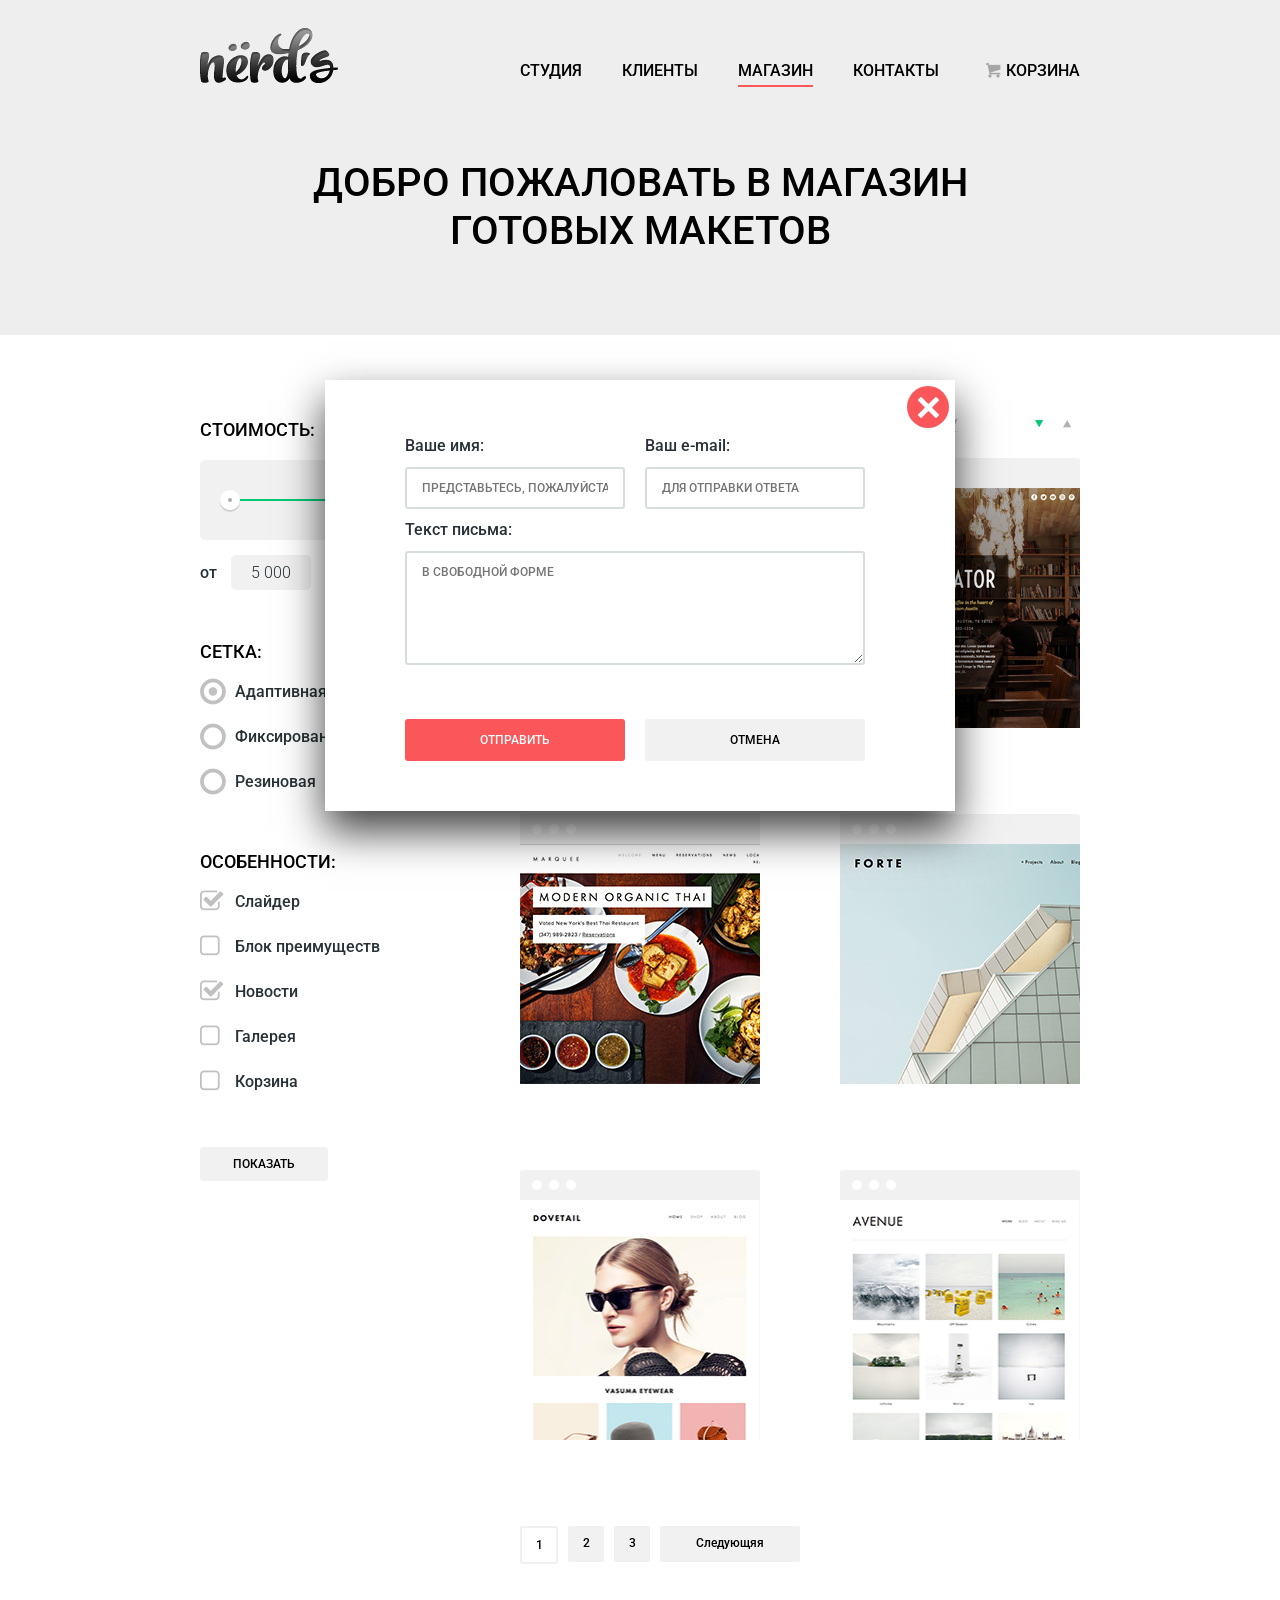
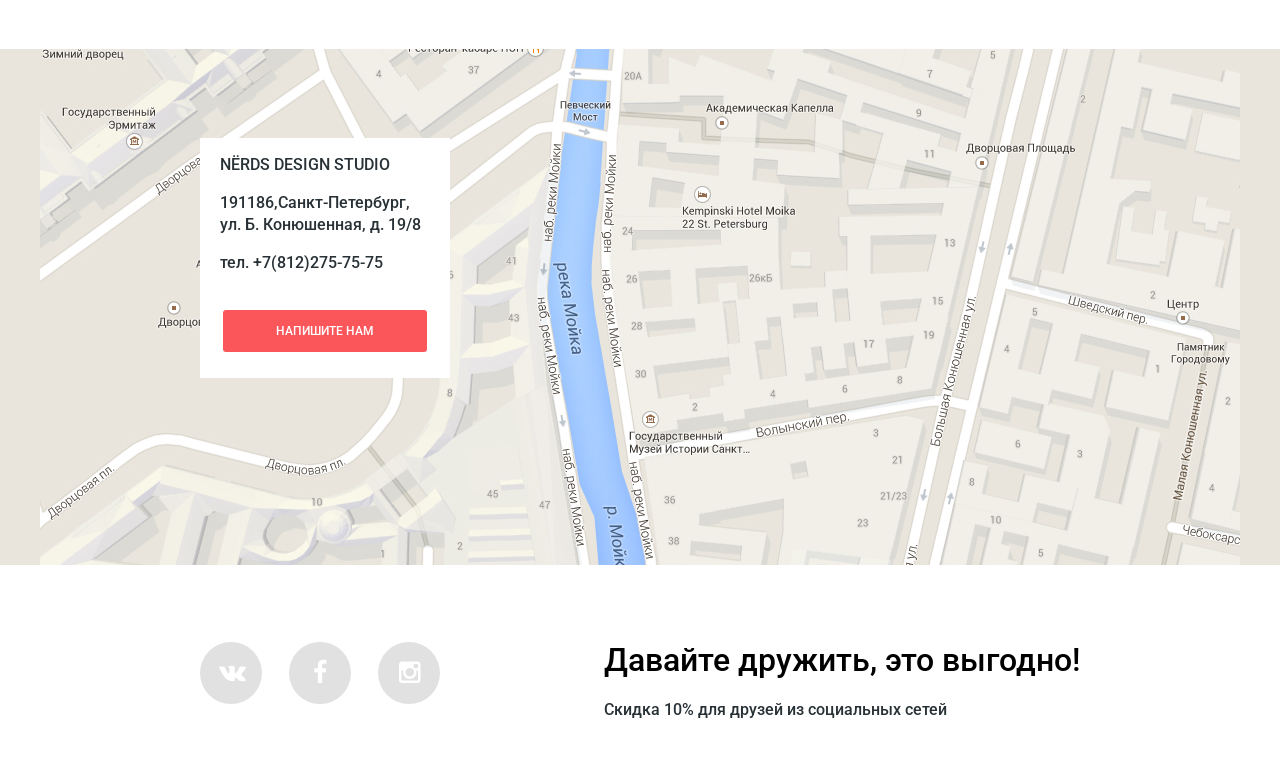
==== commit d4ec03a7: "add form email" ====
--- a/inner.html
+++ b/inner.html
@@ -23,7 +23,7 @@
 						<a href=#>Клиенты</a>
 					</li>
 					<li>
-						<a class="active"href=#>Магазин</a>
+						<a class="active" href=#>Магазин</a>
 					</li>
 					<li>
 						<a href=#>Контакты</a>
@@ -163,7 +163,7 @@
 		</section>
 		<ul class="paginator">
 			<li>
-				<span class="btn-paginator active" href=#>1</span>
+				<span class="btn-paginator active">1</span>
 			</li>
 			<li>
 				<a class="btn-paginator" href=#>2</a>
@@ -202,5 +202,23 @@
 			</section>
 		</div>
 	</footer>
+	<div class="modal-content">
+		<div class="modal-content-close btn">закрыть</div>
+		<form class="email-form" method="post" action="/echo">
+		<div class="clearfix">
+		<label class="form-column-left">Ваше имя:<br>
+			<input type="text" name="name" placeholder="Представьтесь, пожалуйста">
+		</label>
+		<label class="form-column-right">Ваш e-mail:<br>
+			<input type="email" name="email" placeholder="Для отправки ответа">	
+		</label>
+		</div>
+		<label>Текст письма:<br>
+			<textarea name="emailinner" placeholder="В свободной форме"></textarea>
+		</label>
+		<button type="submit" class="btn form-column-left">Отправить</button>
+		<a href="#" class=" btn btn-form form-column-right">Отмена</a>
+		</form>
+	</div>
 </body>
 </html>
--- a/css/style.css
+++ b/css/style.css
@@ -278,10 +278,10 @@
     border-radius:3px;
 }
 .btn:hover{
-	background: #d6494d;
+	background-color: #d6494d;
 }
 .btn:active{
-	background: #b63538;
+	background-color: #b63538;
 	box-shadow:inset 0 3px 0 0 #9b2d30;
 }
 /*SERVICES*/
@@ -759,4 +759,65 @@
 .query .active{
 	color: #00ca74;
 	opacity: 1;
+}
+.modal-content{
+	position: absolute;
+	top:0;
+	left:50%;
+	width: 630px;
+	margin-top:380px;
+	margin-left:-315px;
+	padding: 55px 90px 50px 80px;
+	background: #fff;
+	box-sizing:border-box;
+	box-shadow: 0px 20px 40px 0px rgba(0,0,0,.75);
+}
+.modal-content-close{
+	position: absolute;
+	top:6px;
+	right: 6px;
+	width: 42px;
+	height: 42px;
+	margin: 0;
+	padding: 0;
+	font-size: 0;
+	cursor: pointer;
+	background: #fb565a url("../img/close.png") no-repeat center;
+	border-radius: 50%;
+}
+.email-form input[type="text"],
+.email-form input[type="email"],
+.email-form textarea{
+	width: 220px;
+	margin: 10px 0px;
+	padding: 10px 15px;
+	font-family: "Roboto", Arial, sans-serif;
+	font-size: 12px;
+	line-height: 18px;
+	text-transform: uppercase;
+	color:#000;
+	outline: none;
+	box-sizing:border-box;
+	border:2px solid #d7dcde;
+	border-radius:3px;
+}
+.email-form textarea{
+	width: 460px;
+	height: 114px;
+}
+.modal-content .form-column-left{
+	display: block;
+	float:left;
+}
+.modal-content .form-column-right{
+	display: block;
+	float:right;
+}
+.email-form button[type="submit"],
+.email-form a{
+	width: 220px;
+	outline: none;
+	border:none;
+	margin-top: 38px;
+	box-sizing:border-box;
 }
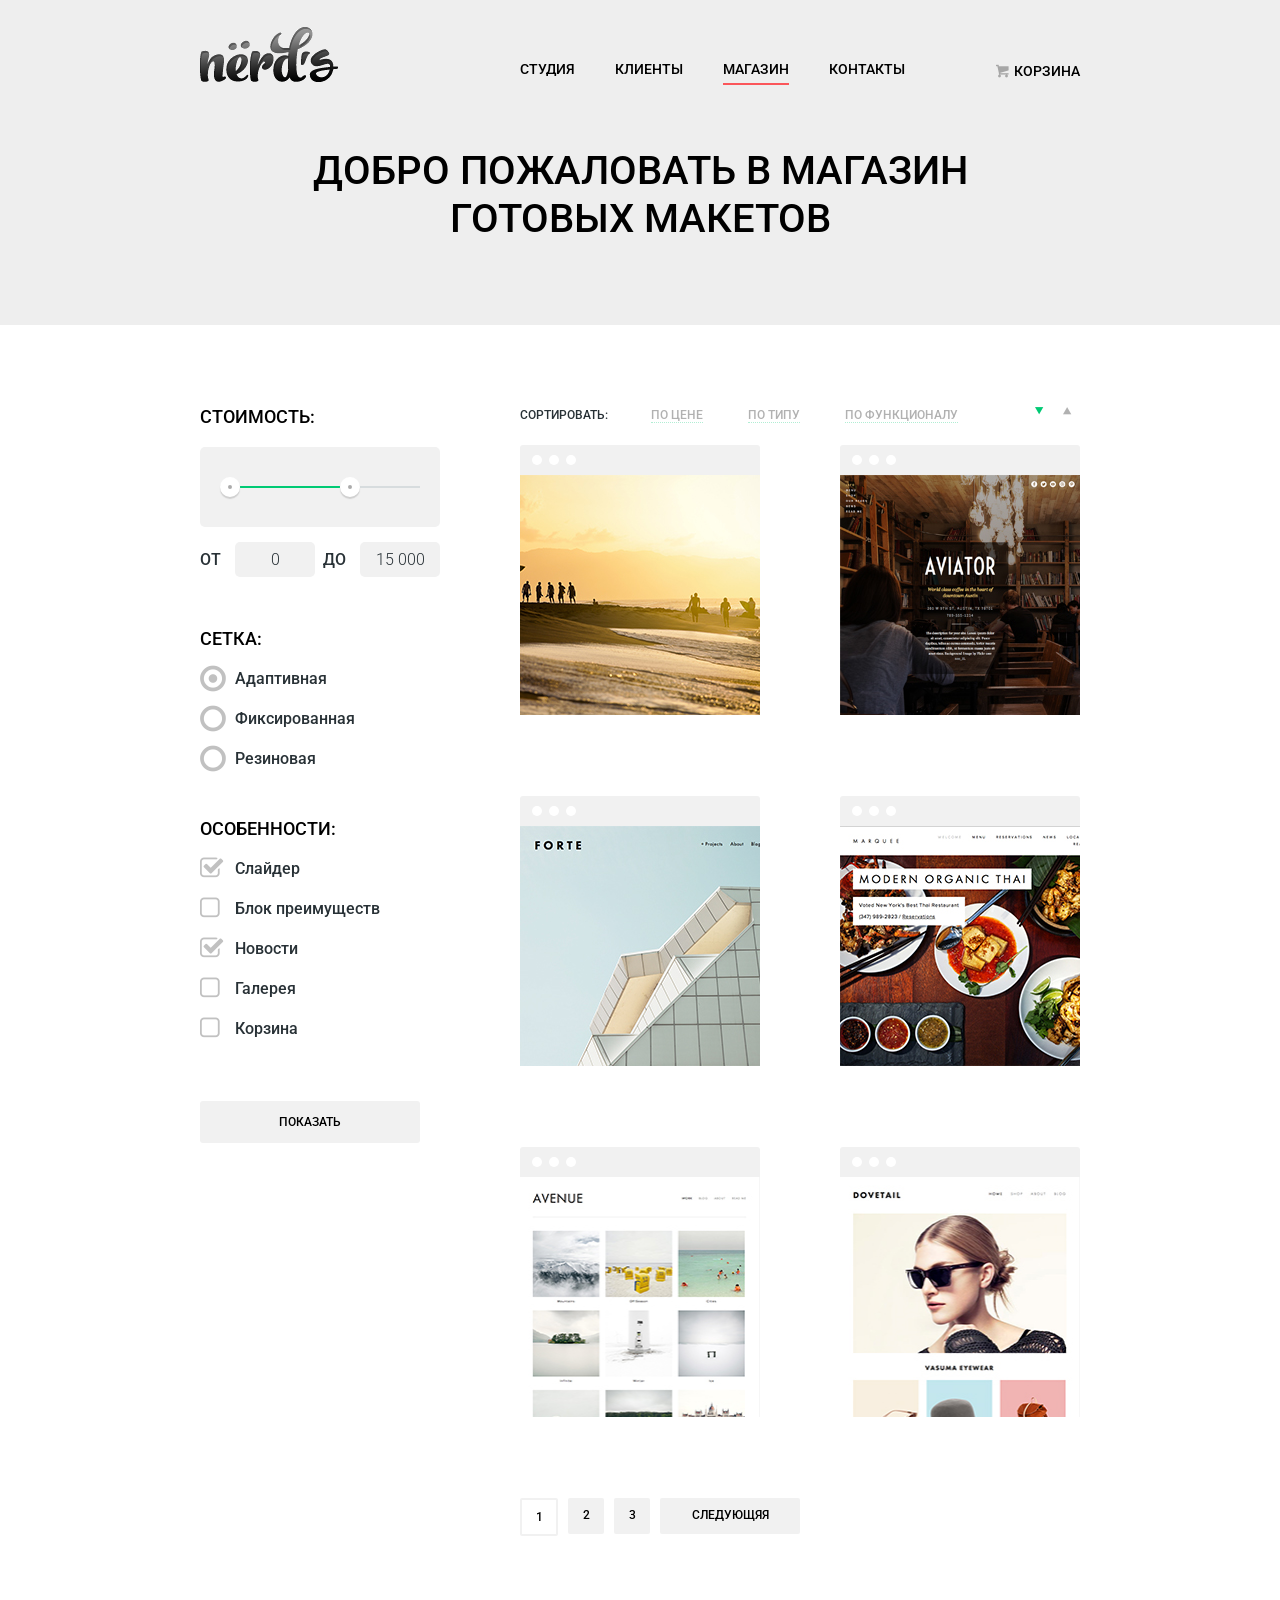
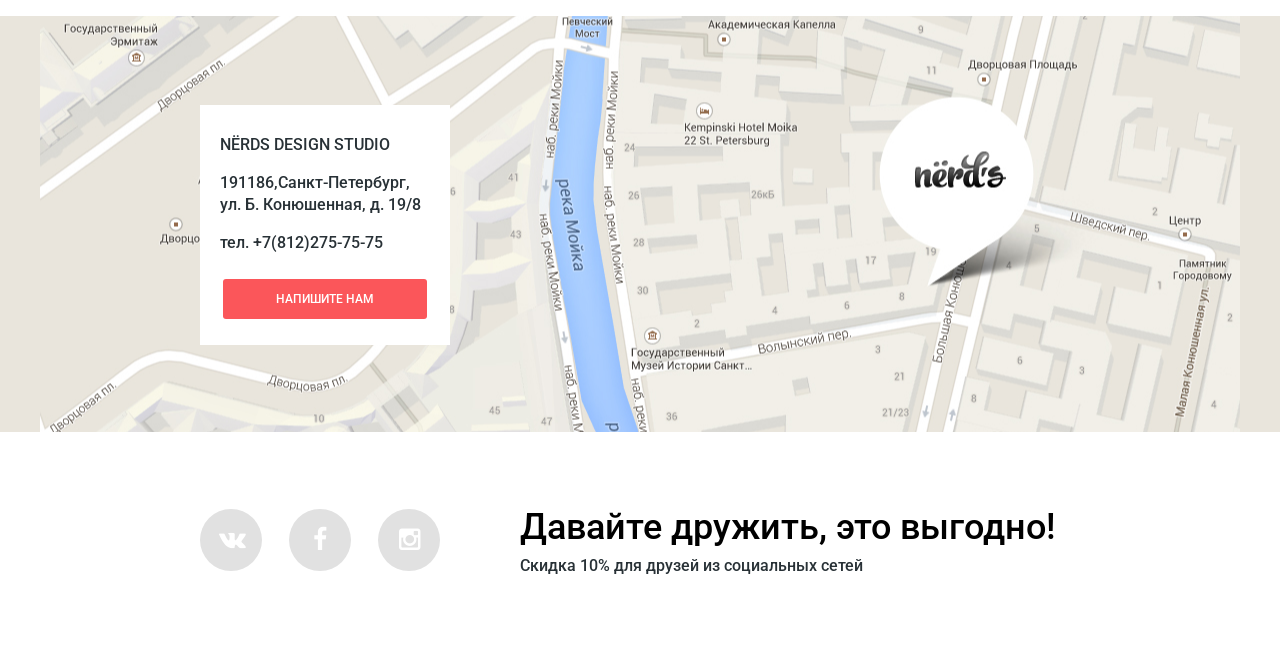
==== commit eb2619f7: "add js" ====
--- a/inner.html
+++ b/inner.html
@@ -39,7 +39,7 @@
 	</div>
 	<div class="container clearfix">
 		<section class="catalog-column-left">
-			<form action="echo/" method="post">
+			<form action="/echo" method="post">
 				<h2>Стоимость:</h2>
 				<div class="range-filter">
             		<div class="range-controls">
@@ -48,7 +48,7 @@
                 		<div class="toggle max-toggle"></div>
             		</div>
             		<div class="price-controls">
-                		<label class="min-price" >от <input name="min-price" type="text" value="5 000"></label>
+                		<label class="min-price" >от <input name="min-price" type="text" value="0"></label>
                			<label  class="max-price">до <input name="max-price" type="text" value="15 000"></label>
             		</div>
        			 </div>
@@ -90,7 +90,7 @@
 						<label for="basket">Корзина</label>
 					</li>
 				</ul>
-				<input class="btn btn-form" type="submit" value="Показать">
+				<a class="filter-btn btn btn-form" href="#">Показать</a>
 			</form>	
 		</section>
 		<section class="catalog-column-right clearfix">
@@ -118,6 +118,11 @@
 					<div class="circle"></div>
 					<div class="circle"></div>
 				</div>
+				<div class="card-inner">
+					<h2>Sunset</h2>
+					<p>Интернет-магазин с личным кабинетом</p>
+					<a class="btn" href="#">10 000 р.</a>
+				</div>
 				<img src="img/gallery-aviator.jpg" width="240" height="240" alt="aviator">
 			</article>
 			<article class="card-product">
@@ -126,6 +131,11 @@
 					<div class="circle"></div>
 					<div class="circle"></div>
 				</div>
+				<div class="card-inner">
+					<h2>Sunset</h2>
+					<p>Интернет-магазин с личным кабинетом</p>
+					<a class="btn" href="#">10 000 р.</a>
+				</div>
 				<img src="img/gallery-beach.jpg" width="240" height="240" alt="beach">
 			</article>
 			<article class="card-product">
@@ -133,6 +143,24 @@
 					<div class="circle"></div>
 					<div class="circle"></div>
 					<div class="circle"></div>
+				</div>
+				<div class="card-inner">
+					<h2>Sunset</h2>
+					<p>Интернет-магазин с личным кабинетом</p>
+					<a class="btn" href="#">10 000 р.</a>
+				</div>
+				<img src="img/gallery-modern.jpg" width="240" height="240" alt="modern">
+			</article>
+			<article class="card-product">
+				<div class="browser">
+					<div class="circle"></div>
+					<div class="circle"></div>
+					<div class="circle"></div>
+				</div>
+				<div class="card-inner">
+					<h2>Sunset</h2>
+					<p>Интернет-магазин с личным кабинетом</p>
+					<a class="btn" href="#">10 000 р.</a>
 				</div>
 				<img src="img/gallery-forte.jpg" width="240" height="240" alt="forte">
 			</article>	
@@ -142,24 +170,27 @@
 					<div class="circle"></div>
 					<div class="circle"></div>
 				</div>
-				<img src="img/gallery-modern.jpg" width="240" height="240" alt="modern">
-			</article>
-			<article class="card-product">
-				<div class="browser">
-					<div class="circle"></div>
-					<div class="circle"></div>
-					<div class="circle"></div>
+				<div class="card-inner">
+					<h2>Sunset</h2>
+					<p>Интернет-магазин с личным кабинетом</p>
+					<a class="btn" href="#">10 000 р.</a>
+				</div>
+				<img src="img/gallery-dovetail.jpg" width="240" height="240" alt="dovetail">
+			</article>			
+			<article class="card-product">
+				<div class="browser">
+					<div class="circle"></div>
+					<div class="circle"></div>
+					<div class="circle"></div>
+				</div>
+				<div class="card-inner">
+					<h2>Sunset</h2>
+					<p>Интернет-магазин с личным кабинетом</p>
+					<a class="btn" href="#">10 000 р.</a>
 				</div>
 				<img src="img/gallery-avenue.jpg" width="240" height="240" alt="avenue">
 			</article>
-			<article class="card-product">
-				<div class="browser">
-					<div class="circle"></div>
-					<div class="circle"></div>
-					<div class="circle"></div>
-				</div>
-				<img src="img/gallery-dovetail.jpg" width="240" height="240" alt="dovetail">
-			</article>
+
 		</section>
 		<ul class="paginator">
 			<li>
@@ -183,11 +214,12 @@
 				<p>191186,Санкт-Петербург,<br>
 				ул. Б. Конюшенная, д. 19/8</p>
 				<p>тел. +7(812)275-75-75</p>
-				<a href=# class="btn">Напишите нам</a>
+				<a href=# class="btn btn-email">Напишите нам</a>
 			</address>
 			<div class="marker">
 			</div>
 		</div>
+		<iframe src="https://www.google.com/maps/embed?pb=!1m18!1m12!1m3!1d15988.696626459436!2d30.337661103521608!3d59.93899372184917!2m3!1f0!2f0!3f0!3m2!1i1024!2i768!4f13.1!3m3!1m2!1s0x4696310fca5ba729%3A0xea9c53d4493c879f!2z0JHQvtC70YzRiNCw0Y8g0JrQvtC90Y7RiNC10L3QvdCw0Y8g0YPQuy4sIDE5LCDQodCw0L3QutGCLdCf0LXRgtC10YDQsdGD0YDQsywgMTkxMTg2!5e0!3m2!1sru!2sru!4v1435455046179" width="100%" height="416" frameborder="0" style="border:0" allowfullscreen></iframe>
 	</section>
 	<footer>
 		<div class="container clearfix">
@@ -217,8 +249,9 @@
 			<textarea name="emailinner" placeholder="В свободной форме"></textarea>
 		</label>
 		<button type="submit" class="btn form-column-left">Отправить</button>
-		<a href="#" class=" btn btn-form form-column-right">Отмена</a>
+		<button type="reset" class=" btn btn-form form-column-right">Отмена</button>
 		</form>
 	</div>
+	<script src="js/script.js" type="text/javascript"></script>
 </body>
 </html>
--- a/css/style.css
+++ b/css/style.css
@@ -112,11 +112,15 @@
 	min-width: 880px
 }
 .main-header{
-	margin-bottom: 43px;
+	margin-bottom: 35px;
 }
 .logo{
 	float:left;
 	width: 140px;
+}
+.main-header a{
+	font-family: "Roboto", Arial, sans-serif;
+	font-size: 14px;
 }
 .main-menu{
 	float:left;
@@ -129,7 +133,7 @@
 }
 .logo a{
 	display: block;
-	padding-top:27px;
+	padding-top:26px;
 }
 .main-menu li{
 	display: inline-block;
@@ -144,7 +148,7 @@
 .main-menu a{
 	position: relative;
 	display: block;
-	padding:60px 20px 5px;
+	padding:58px 20px 5px;
 	color:#000;
 	text-transform: uppercase;
 	text-decoration: none;
@@ -244,10 +248,10 @@
     line-height:1;
     font-weight:500;
     color:#000;
-    margin: 35px 0px 20px;
+    margin: 33px 0px 19px;
 }
 .slide p{
-	margin-bottom:20;
+	margin-bottom:21px;
 	padding: 0
 }
 .slide .btn{
@@ -267,8 +271,8 @@
 }
 .btn{
     display:block;
-    padding:10px 0;
-    margin-top:30px;
+    padding:9px 0;
+    margin-top:25px;
     font-size:12px;
     color:#fff;
     text-transform:uppercase;
@@ -294,7 +298,9 @@
 	width:240px;
 	height:379px;
 	margin-right: 80px;
-	
+}
+.services-item h2{
+	margin-top: 17px;
 }
 .services-item .btn{
 	width: 140px;
@@ -323,50 +329,56 @@
 	background: #c09b24;
 	box-shadow:inset 0 3px 0 0 #a3841f;
 }
-
-
-
-
 /*STUDIO*/
 .studio-left{
 	width: 620px;
 	float:left;
-	
 }
 .studio h1{
-	margin-top: 70px;
+	font-size: 36px;
+	margin-top: 71px;
+	margin-bottom: 0;
 }
 .studio-right{
 	float:right;
 	width: 240px;
 	margin-top: 59px;
 }
-.studio-right img{
-margin-bottom:62px;	
-}
 .studio{
 	min-height: 472px;
 	border-bottom: 2px solid #eeeeee;
 }
 .studio p{
-	margin-bottom: 50px;
+	margin-top: 18px;
+	margin-bottom: 28px;
+}
+.studio h3{
+	margin-bottom: 22px;
+}
+.studio-column-left{
+	float:left;
+}
+.studio-column-right{
+	float:right;
+	width: 240px;
 }
 .studio ul{
 list-style: none;
 margin:0;
 padding: 0;
 }
-.studio li{
-padding-left:36px;
-margin-bottom:26px;
+.studio-list li{
+	position: relative;
+	padding-left:36px;
+	margin-bottom:22px;
 }
 .studio li:before{
 	content: "";
-	position: relative;
+	position: absolute;
 	display: block;
 	width:26px;
 	top:10px;
-	left:-36px;
+	left:0px;
 	border-bottom: 2px solid #fb565a;
 }
 /*PARTNERS*/
@@ -376,6 +388,8 @@
 	line-height: 166px;
 	word-spacing: 120px;
 	padding-left: 12px;
+	margin-bottom: 5px;
+	
 }
 .partners img{
 	display:inline-block;
@@ -384,21 +398,24 @@
 
 /*MAP*/
 .map{
-	margin-top:85px;
+	margin-top:80px;
 	background:#e9e5dc url('../img/map.jpg') no-repeat center;
-	height: 516px;
+	height: 416px;
 }
 .map .container{
 	position: relative;
 }
 address{
+	position: absolute;
 	width: 230px;
 	height:240px;
-	position: absolute;
 	padding-left: 20px;
 	top:89px;
 	background-color:#fff;
 	font-style: normal;
+}
+address h3{
+	margin-top:29px;
 }
 address .btn{
 	position: absolute;
@@ -416,7 +433,7 @@
 	min-height: 216px;
 }
 .discount{
-	float: right;
+	float: left;
 	min-height: 216px;
 }
 .social-btn{
@@ -446,7 +463,12 @@
 	line-height: 62px;
 }
 .discount h1{
+	font-size: 36px;
 	margin-top:77px;
+	margin-bottom: 0px;
+}
+.discount p{
+	margin-top: 10px;
 }
 
 /*INNER*/
@@ -456,8 +478,8 @@
 	line-height: 48px;
 	text-transform: uppercase;
 	text-align: center;
-	padding:27px 0 80px;
-	margin-bottom: 80px;
+	padding:24px 0 82px;
+	margin-bottom: 77px;
 }
 .catalog-column-left{
 	float: left;
@@ -522,6 +544,7 @@
 	height: 32px;
 	padding:0;
 	margin-bottom: 50px;
+	text-transform: uppercase;
 }
 .price-controls .min-price{
 	position: absolute;    
@@ -540,9 +563,43 @@
 	width:560px;
 }
 .card-product{
+	position: relative;
 	float: left;
-	margin-bottom: 80px;
+	margin-bottom: 75px;
 	width: 240px;
+}
+.card-inner{
+	position: absolute;
+	display:none;
+	top: 50px;
+	right: 20px;
+	width: 140px;
+	min-height: 110px;
+	padding: 35px 30px 55px;
+	text-align: center;
+	background: #fff;
+}
+.card-inner h2{
+	margin: 0;
+	padding: 0;
+	line-height: 18px;
+}
+.card-inner p{
+	margin-top: 20 px;
+	font-size: 14px;
+	line-height: 18px;
+}
+.card-inner a{
+	position: absolute;
+	bottom:30px;
+	left:30px;
+	right:30px;
+}
+.card-product:hover .browser{
+	background: #797979;
+}
+.card-product:hover .card-inner{
+	display: block;
 }
 .card-product:nth-child(even){
 	float: right;
@@ -570,14 +627,14 @@
 	list-style: none;
 	margin:0;
 	padding:0;
-	margin-bottom: 55px;
+	margin-bottom: 45px;
 }
 .catalog-column-left li{
-	margin-bottom:25px;
+	margin-bottom:20px;
 }
 .catalog-column-left label{
-	display: block;
 	position: relative;
+	display: block;
 	margin-left: 35px;
 	vertical-align: middle;
 	color: #283136;
@@ -596,8 +653,8 @@
 }
 .catalog-column-left input[type="radio"]+label:before{
 	content: '\25cb';
-	display: block;
-	position: absolute;
+	position: absolute;
+	display: block;
 	left:-35px;
 	vertical-align: middle;
 	color: #c1c1c1;
@@ -607,8 +664,8 @@
 }
 .catalog-column-left input[type="radio"]:checked+label:before{
 	content: '\25cf';
-	display: block;
-	position: absolute;
+	position: absolute;
+	display: block;
 	left:-35px;
 	vertical-align: middle;
 	font-family: symbols-nerds;
@@ -617,8 +674,8 @@
 }
 .catalog-column-left input[type="checkbox"]+label:before{
 	content: '\2610';
-	display: block;
-	position: absolute;
+	position: absolute;
+	display: block;
 	left:-35px;
 	vertical-align: middle;
 	color: #c1c1c1;
@@ -628,14 +685,21 @@
 }
 .catalog-column-left input[type="checkbox"]:checked+label:before{
 	content: '\2611';
-	display: block;
-	position: absolute;
+	position: absolute;
+	display: block;
 	left:-35px;
 	vertical-align: middle;
 	font-family: symbols-nerds;
 	font-size: 25px;
 	margin-right: 10px;
 	width:10px;
+}
+.catalog-column-left a{
+	text-decoration: none;
+}
+.catalog-column-left .btn-form{
+	width: 154px;
+	margin-top: 62px;
 }
 .btn-form{
 	padding:10px 33px;
@@ -677,6 +741,7 @@
 	vertical-align: middle;
 	border-radius: 2px;
 	text-decoration: none;
+	text-transform: uppercase;
 }
 .next{
 	width: 140px;
@@ -700,7 +765,8 @@
 /*SORTED*/
 .sorted{
 	position: relative;
-	margin-bottom: 21px;
+	padding-top: 4px;
+	margin-bottom: 17px;
 	font-family: "Roboto",Arial,sans-serif;
 	font-size: 12px;
 	line-height: 18px;
@@ -761,17 +827,83 @@
 	opacity: 1;
 }
 .modal-content{
-	position: absolute;
+	position: fixed;
+	display: none;
 	top:0;
 	left:50%;
 	width: 630px;
-	margin-top:380px;
+	margin-top:100px;
 	margin-left:-315px;
 	padding: 55px 90px 50px 80px;
 	background: #fff;
 	box-sizing:border-box;
 	box-shadow: 0px 20px 40px 0px rgba(0,0,0,.75);
 }
+.modal-content-show{
+	display: block;
+	-webkit-animation: bounce 0.6s;
+	animation: bounce 0.6s;
+
+}
+@keyframes shake {
+  0%, 100% {
+    transform: translateX(0);
+  }
+  10%, 30%, 50%, 70%, 90% {
+    transform: translateX(-10px);
+  }
+  20%, 40%, 60%, 80% {
+    transform: translateX(10px);
+  }
+}
+
+@-webkit-keyframes shake {
+  0%, 100% {
+    transform: translateX(0);
+  }
+  10%, 30%, 50%, 70%, 90% {
+    transform: translateX(-10px);
+  }
+  20%, 40%, 60%, 80% {
+    transform: translateX(10px);
+  }
+}
+
+.modal-error {
+  -webkit-animation: shake 0.6s;
+  animation: shake 0.6s;
+}
+
+@-webkit-keyframes bounce {
+  0% {
+    transform: translateY(-2000px);
+  }
+  70% {
+    transform: translateY(30px);
+  }
+  90% {
+    transform: translateY(-10px);
+  }
+  100% {
+    transform: translateY(0);
+  }
+}
+
+@keyframes bounce {
+  0% {
+    transform: translateY(-2000px);
+  }
+  70% {
+    transform: translateY(30px);
+  }
+  90% {
+    transform: translateY(-10px);
+  }
+  100% {
+    transform: translateY(0);
+  }
+}
+
 .modal-content-close{
 	position: absolute;
 	top:6px;
@@ -801,6 +933,16 @@
 	border:2px solid #d7dcde;
 	border-radius:3px;
 }
+.email-form input[type="text"]:hover,
+.email-form input[type="email"]:hover,
+.email-form textarea:hover{
+	border-color: #a2a9ac;
+}
+.email-form input[type="text"]:focus,
+.email-form input[type="email"]:focus,
+.email-form textarea:focus{
+	border-color: #56bffb;
+}
 .email-form textarea{
 	width: 460px;
 	height: 114px;
@@ -813,8 +955,7 @@
 	display: block;
 	float:right;
 }
-.email-form button[type="submit"],
-.email-form a{
+.email-form button{
 	width: 220px;
 	outline: none;
 	border:none;
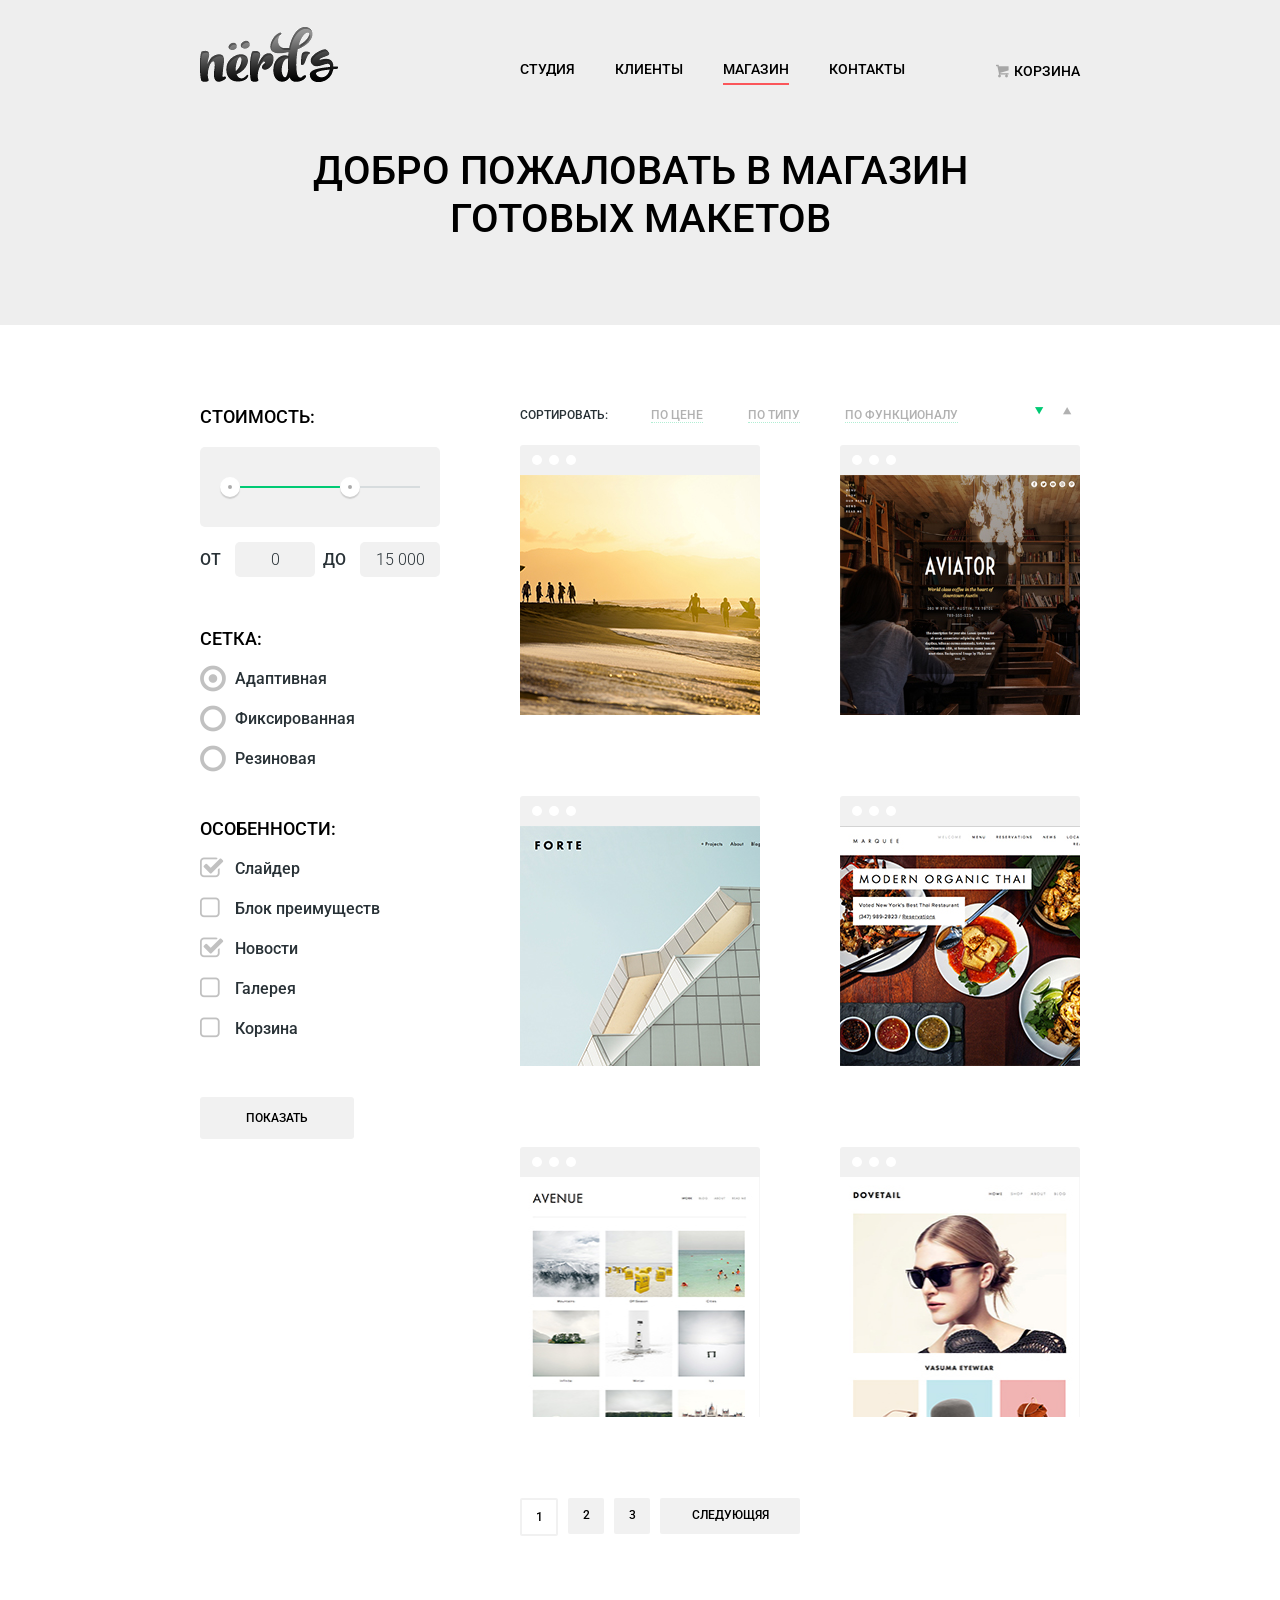
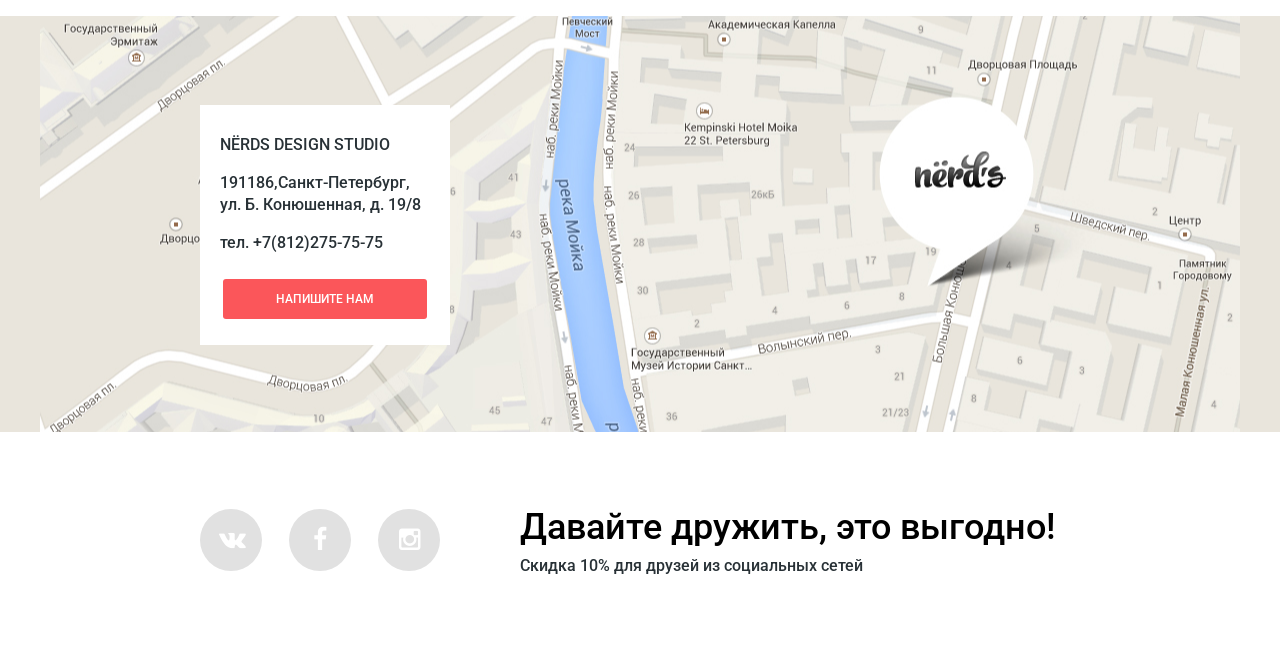
==== commit 0c074e08: "compleate" ====
--- a/inner.html
+++ b/inner.html
@@ -2,8 +2,8 @@
 <html>
 <head>
 	<meta charset="utf-8">
-	<link rel="stylesheet" type="text/css" href="css/style.css">
-	<link rel="stylesheet" type="text/css" href="css/normalize.css">
+	<link rel="stylesheet" type="text/css" href="css/style.min.css">
+	<link rel="stylesheet" type="text/css" href="css/normalize.min.css">
 	<link href='http://fonts.googleapis.com/css?family=Roboto:500,400&subset=latin,cyrillic-ext' rel='stylesheet' type='text/css'>
 	<title>Каталог</title>
 </head>
@@ -210,7 +210,7 @@
 	<section class="map">
 		<div class="container">
 			<address>
-				<h3>Nёrds design studio</h3>
+				<p class="address-title">Nёrds design studio</p>
 				<p>191186,Санкт-Петербург,<br>
 				ул. Б. Конюшенная, д. 19/8</p>
 				<p>тел. +7(812)275-75-75</p>
@@ -252,6 +252,6 @@
 		<button type="reset" class=" btn btn-form form-column-right">Отмена</button>
 		</form>
 	</div>
-	<script src="js/script.js" type="text/javascript"></script>
+	<script src="js/script.min.js" type="text/javascript"></script>
 </body>
 </html>
--- a/css/style.min.css
+++ b/css/style.min.css
@@ -0,0 +1 @@
+@charset "UTF-8";@font-face{font-family:symbols-nerds;src:url(../font/symbols-nerds.eot?27841936);src:url(../font/symbols-nerds.eot?27841936#iefix) format('embedded-opentype'),url(../font/symbols-nerds.woff?27841936) format('woff'),url(../font/symbols-nerds.ttf?27841936) format('truetype'),url(../font/symbols-nerds.svg?27841936#symbols-nerds) format('svg');font-weight:400;font-style:normal}[class*=" icon-"]:before,[class^=icon-]:before{font-family:symbols-nerds;font-style:normal;font-weight:400;speak:none;display:inline-block;text-decoration:inherit;width:1em;margin-right:.2em;text-align:center;font-variant:normal;text-transform:none;line-height:1em;margin-left:.2em}.icon-basket:before{content:'\62'}.icon-facebook:before{content:'\66'}.icon-twitter:before{content:'\74'}.icon-vk:before{content:'\76'}.icon-up-dir:before{content:'\25b2'}.icon-down-dir:before{content:'\25bc'}.icon-circle:before{content:'\25cb'}.icon-circle-dot:before{content:'\25cf'}.icon-check-off:before{content:'\2610'}.icon-check-on:before{content:'\2611'}.icon-instagramm:before{content:'📷'}body{font-family:Roboto,Arial,sans-serif;font-size:16px;line-height:22px;font-weight:500;color:#283136}h1{font-size:36px;line-height:36px;font-weight:500;color:#000;font-family:Roboto;margin:0}h2{font-family:Roboto,Arial,sans-serif;font-size:18px;line-height:30px;font-weight:500;color:#000;text-transform:uppercase}h3{font-family:Roboto,Arial,sans-serif;font-size:16px;line-height:22px;font-weight:500;color:#283136;text-transform:uppercase}.partners img{opacity:.2}.partners img:hover{opacity:1}.container{margin:0 auto;width:880px}.header-bg{background:#eee;min-width:880px}.main-header{margin-bottom:35px}.logo{float:left;width:140px}.main-header a{font-family:Roboto,Arial,sans-serif;font-size:14px}.main-menu{float:left;width:480px;margin-left:160px}.user-block{float:right;max-width:100px}.logo a{display:block;padding-top:26px}.main-menu li{display:inline-block;font-size:16px}.main-menu ul{padding:0;margin:0;list-style:none;font-size:0}.main-menu a{position:relative;display:block;padding:58px 20px 5px;color:#000;text-transform:uppercase;text-decoration:none}.main-menu .active:after{content:"";position:absolute;bottom:0;left:20px;right:20px;height:2px;background:#fb565a}.basket{display:block;padding:60px 0 5px;color:#000;text-transform:uppercase;text-decoration:none}.basket i{margin-right:2px;color:#a6a6a6}.main-header a:hover,.main-header a:hover i{color:#fb565a}.main-header a:active,.main-header a:active i{color:#ababab}.clearfix:after{content:'';display:table;clear:both}.slider{position:relative;width:880px;height:310px;margin:0 auto}.slider input[type=radio]{display:none}.overflow{overflow:hidden}.slider-controls{position:absolute;bottom:95px;left:50%;width:200px;height:10px;margin-left:-100px;text-align:center;z-index:9000}.slider-controls label{display:inline-block;width:4px;height:4px;margin:0 3px;background:#fff;border:3px solid #fff;vertical-align:top;border-radius:50%;cursor:pointer}#btn-1:checked~.slider-controls label[for=btn-1],#btn-2:checked~.slider-controls label[for=btn-2],#btn-3:checked~.slider-controls label[for=btn-3]{background:#c1c1c1}.inner{width:300%}.slide{width:880px;float:left}.content-slide{width:480px;float:left}.slide img{margin-top:10px}.slide:last-child img{margin-top:0}.slide h1{font-size:36px;line-height:1;font-weight:500;color:#000;margin:33px 0 19px}.slide p{margin-bottom:21px;padding:0}.slide .btn{width:240px}.slide img{float:right}#btn-1:checked~.inner{margin-left:0}#btn-2:checked~.inner{margin-left:-100%}#btn-3:checked~.inner{margin-left:-200%}.btn{display:block;padding:9px 0;margin-top:25px;font-size:12px;color:#fff;text-transform:uppercase;text-align:center;text-decoration:none;background:#fb565a;border-radius:3px}.btn:hover{background-color:#d6494d}.btn:active{background-color:#b63538;box-shadow:inset 0 3px 0 0 #9b2d30}.services{margin-top:80px;border-bottom:2px solid #eee}.services-item{float:left;width:240px;height:379px;margin-right:80px}.services-item h2{margin-top:17px}.services-item .btn{width:140px}.btn-green{background:#00ca74}.btn-yellow{background:#efc84a}.services-item p{font-size:15px}.services-item:last-child{float:right;margin-right:0}.btn-green:hover{background:#01a25e}.btn-green:active{background:#009053;box-shadow:inset 0 3px 0 0 #007b47}.btn-yellow:active{background:#c09b24;box-shadow:inset 0 3px 0 0 #a3841f}.studio-left{width:620px;float:left}.studio h1{font-size:36px;margin-top:71px;margin-bottom:0}.studio-right{float:right;width:240px;margin-top:59px}.studio{min-height:472px;border-bottom:2px solid #eee}.studio p{margin-top:18px;margin-bottom:28px}.studio h3{margin-bottom:22px}.studio-column-left{float:left}.studio-column-right{float:right;width:240px}.studio ul{list-style:none;margin:0;padding:0}.studio-list li{position:relative;padding-left:36px;margin-bottom:22px}.studio li:before{content:"";position:absolute;display:block;width:26px;top:10px;left:0;border-bottom:2px solid #fb565a}.partners{height:166px;border-bottom:2px solid #eee;line-height:166px;word-spacing:120px;padding-left:12px;margin-bottom:5px}.partners img{display:inline-block;vertical-align:middle}.map{margin-top:80px;background:url(../img/map.jpg) center no-repeat #e9e5dc;height:416px}.map .container{position:relative}address{position:absolute;width:230px;height:240px;padding-left:20px;top:89px;background-color:#fff;font-style:normal}.address-title{margin-top:29px;font-family:Roboto,Arial,sans-serif;font-size:16px;line-height:22px;font-weight:500;text-transform:uppercase}address .btn{position:absolute;bottom:26px;left:23px;right:23px}.footer-social{width:320px;float:left;min-height:216px}.discount{float:left;min-height:216px}.social-btn{display:block;float:left;margin-top:77px;margin-right:27px;width:62px;height:62px;background-color:#e1e1e1;border-radius:50%}.social-btn:hover{background-color:#fb565a}.social-btn:active{background-color:#d6494d;box-shadow:inset 0 3px 0 0 #b63e42}.social-btn i{display:block;margin:0;font-size:25px;color:#fff;text-align:center;vertical-align:middle;line-height:62px}.discount h1{font-size:36px;margin-top:77px;margin-bottom:0}.discount p{margin-top:10px}.shop-title{font-size:40px;line-height:48px;text-transform:uppercase;text-align:center;padding:24px 0 82px;margin-bottom:77px}.catalog-column-left{float:left;width:240px}.range-filter{width:240px}.range-controls{position:relative;height:80px;margin-bottom:15px;padding:0 20px;background:#f1f1f1;border-radius:5px;overflow:hidden}.range-controls .scale{margin-top:39px;height:2px;background:#d7dcde}.range-controls .bar{height:2px;background:#00ca74}.range-controls .toggle{position:absolute;top:30px;left:20px;width:4px;height:4px;border:8px solid #fff;background:#ababab;cursor:pointer;border-radius:50%;box-shadow:0 2px 1px 0 #cfcfcf}.range-controls .max-toggle{left:140px}.catalog-column-left h2{margin-top:0}.price-controls input{width:60px;padding:8px 10px;margin-left:10px;border:none;background:#f1f1f1;font-size:16px;font-family:Roboto,Arial,sans-serif;font-weight:300;font-style:normal;text-align:center;color:#283136;border-radius:5px}.price-controls{position:relative;height:32px;padding:0;margin-bottom:50px;text-transform:uppercase}.price-controls .min-price{position:absolute;left:0;margin:0}.price-controls .max-price{position:absolute;right:0;margin:0}.catalog-column-right{float:right;width:560px}.card-product{position:relative;float:left;margin-bottom:75px;width:240px}.card-inner{position:absolute;display:none;top:50px;right:20px;width:140px;min-height:110px;padding:35px 30px 55px;text-align:center;background:#fff}.card-inner h2{margin:0;padding:0;line-height:18px}.card-inner p{margin-top:20 px;font-size:14px;line-height:18px}.card-inner a{position:absolute;bottom:30px;left:30px;right:30px}.card-product:hover .browser{background:#797979}.card-product:hover .card-inner{display:block}.card-product:nth-child(even){float:right}.browser{height:30px;background:#f1f1f1;border-radius:3px 3px 0 0;box-sizing:border-box;padding-top:10px;padding-left:12px}.browser .circle{float:left;width:10px;height:10px;margin-right:7px;background:#fff;border-radius:50%}.catalog-column-left input[type=radio],.catalog-column-left input[type=checkbox]{display:none}.catalog-column-left ul{list-style:none;margin:0 0 45px;padding:0}.catalog-column-left li{margin-bottom:20px}.catalog-column-left label{position:relative;display:block;margin-left:35px;vertical-align:middle;color:#283136;font-size:16px;line-height:20px;cursor:pointer}.catalog-column-left label:hover{color:#000}.catalog-column-left input:disabled+label{opacity:.4}.catalog-column-left input[type=radio]+label:before{content:'\25cb';position:absolute;display:block;left:-35px;vertical-align:middle;font-family:symbols-nerds;font-size:30px;margin-right:10px}.catalog-column-left label:before{color:#c1c1c1}.catalog-column-left label:hover:before{color:#b5b5b5}.catalog-column-left input[type=radio]:checked+label:before{content:'\25cf';position:absolute;display:block;left:-35px;vertical-align:middle;font-family:symbols-nerds;font-size:30px;margin-right:10px}.catalog-column-left input[type=checkbox]+label:before{content:'\2610';position:absolute;display:block;left:-35px;vertical-align:middle;font-family:symbols-nerds;font-size:25px;margin-right:10px}.catalog-column-left input[type=checkbox]:checked+label:before{content:'\2611';position:absolute;display:block;left:-35px;vertical-align:middle;font-family:symbols-nerds;font-size:25px;margin-right:10px;width:10px}.catalog-column-left a{text-decoration:none}.catalog-column-left .btn-form{width:88px;margin-top:58px}.btn-form{padding:10px 33px;background:#f1f1f1;color:#000;border:none}.btn-form:hover{background:#e5e5e5}.btn-form:active{background:#d5d5d5;box-shadow:inset 0 3px 0 0 #b5b5b5}.btn-form:focus{outline:0}.paginator{float:left;margin-left:320px;list-style:none;padding:0;font-size:0}.paginator li{display:inline-block;vertical-align:top;margin-right:10px}.btn-paginator{display:block;width:36px;height:36px;background:#f1f1f1;color:#000;font-size:12px;line-height:34px;text-align:center;vertical-align:middle;border-radius:2px;text-decoration:none;text-transform:uppercase}.next{width:140px}.paginator .active{width:34px;height:34px;background:#fff;border:2px solid #f1f1f1;border-radius:2px}a.btn-paginator:hover{border-color:#e5e5e5;background:#e5e5e5}a.btn-paginator:active{border-color:#d5d5d5;background:#d5d5d5;box-shadow:inset 0 3px 0 0 #b5b5b5}.sorted{position:relative;padding-top:4px;margin-bottom:17px;font-family:Roboto,Arial,sans-serif;font-size:12px;line-height:18px;font-weight:500;text-transform:uppercase}.sorted span{margin-right:40px}.sorted ul{display:inline;list-style:none;margin:0;padding:0;font-size:0}.sorted li{display:inline-block;vertical-align:top;margin-right:45px}.sorted a{font-size:12px;text-decoration:none;color:#000;opacity:.3;border-bottom:1px dotted #00ca74}.sorted a:hover{opacity:1;border-bottom:1px solid #00ca74}.sorted a:active{opacity:1;border-bottom:none;margin-bottom:1px}.query{position:absolute;right:0;top:0}.query a{margin:0;border:none;font-size:18px}.query a:hover{color:#000;opacity:.3;border:none}.query a:active{opacity:1}.query .active{color:#00ca74;opacity:1}.modal-content{position:fixed;display:none;top:0;left:50%;width:630px;margin-top:100px;margin-left:-315px;padding:55px 90px 50px 80px;background:#fff;box-sizing:border-box;box-shadow:0 20px 40px 0 rgba(0,0,0,.75)}.modal-content-show{display:block;-webkit-animation:bounce .6s;animation:bounce .6s}@keyframes shake{0%,100%{transform:translateX(0)}10%,30%,50%,70%,90%{transform:translateX(-10px)}20%,40%,60%,80%{transform:translateX(10px)}}@-webkit-keyframes shake{0%,100%{transform:translateX(0)}10%,30%,50%,70%,90%{transform:translateX(-10px)}20%,40%,60%,80%{transform:translateX(10px)}}.modal-error{-webkit-animation:shake .6s;animation:shake .6s}@-webkit-keyframes bounce{0%{transform:translateY(-2000px)}70%{transform:translateY(30px)}90%{transform:translateY(-10px)}100%{transform:translateY(0)}}@keyframes bounce{0%{transform:translateY(-2000px)}70%{transform:translateY(30px)}90%{transform:translateY(-10px)}100%{transform:translateY(0)}}.modal-content-close{position:absolute;top:6px;right:6px;width:42px;height:42px;margin:0;padding:0;font-size:0;cursor:pointer;background:url(../img/close.png) center no-repeat #fb565a;border-radius:50%}.email-form input[type=text],.email-form input[type=email],.email-form textarea{width:220px;margin:10px 0;padding:10px 15px;font-family:Roboto,Arial,sans-serif;font-size:12px;line-height:18px;text-transform:uppercase;color:#000;outline:0;box-sizing:border-box;border:2px solid #d7dcde;border-radius:3px}.email-form input[type=text]:hover,.email-form input[type=email]:hover,.email-form textarea:hover{border-color:#a2a9ac}.email-form input[type=text]:focus,.email-form input[type=email]:focus,.email-form textarea:focus{border-color:#56bffb}.email-form textarea{width:460px;height:114px}.modal-content .form-column-left{display:block;float:left}.modal-content .form-column-right{display:block;float:right}.email-form button{width:220px;outline:0;border:none;margin-top:38px;box-sizing:border-box}
